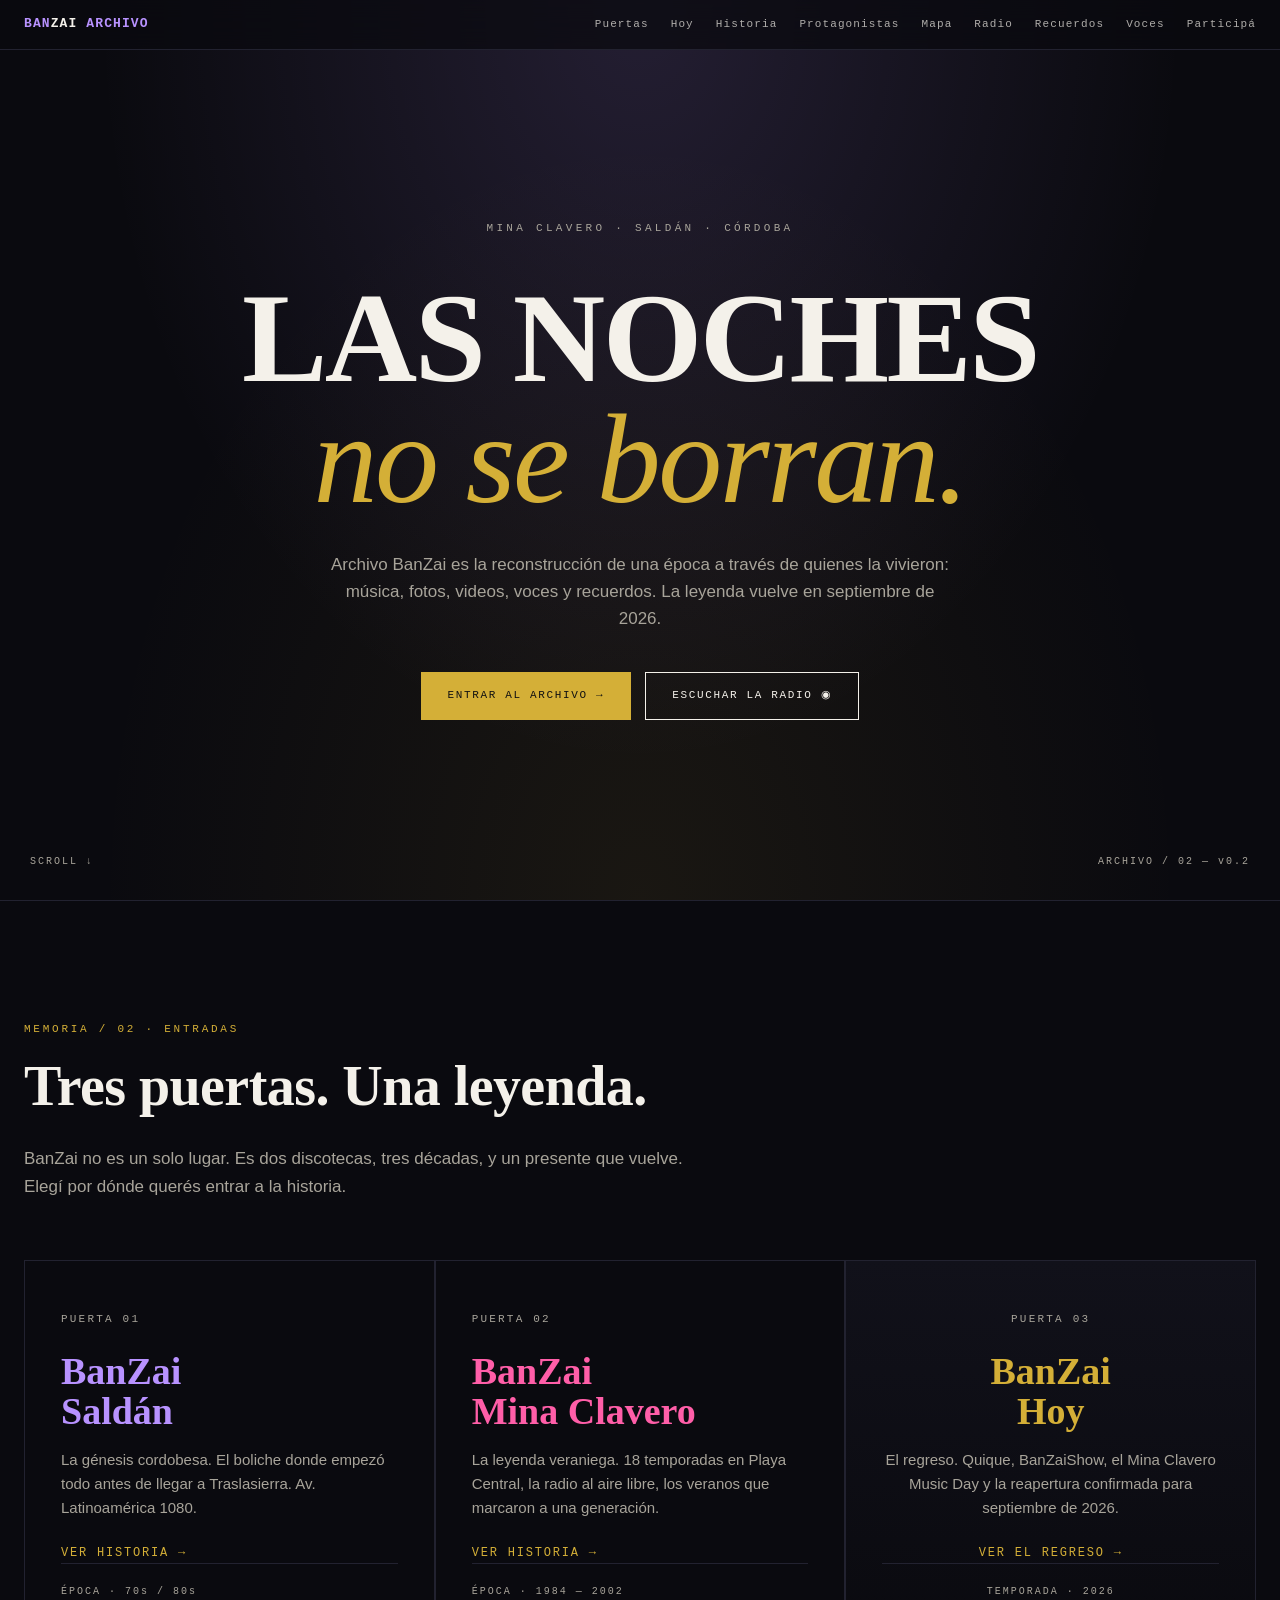
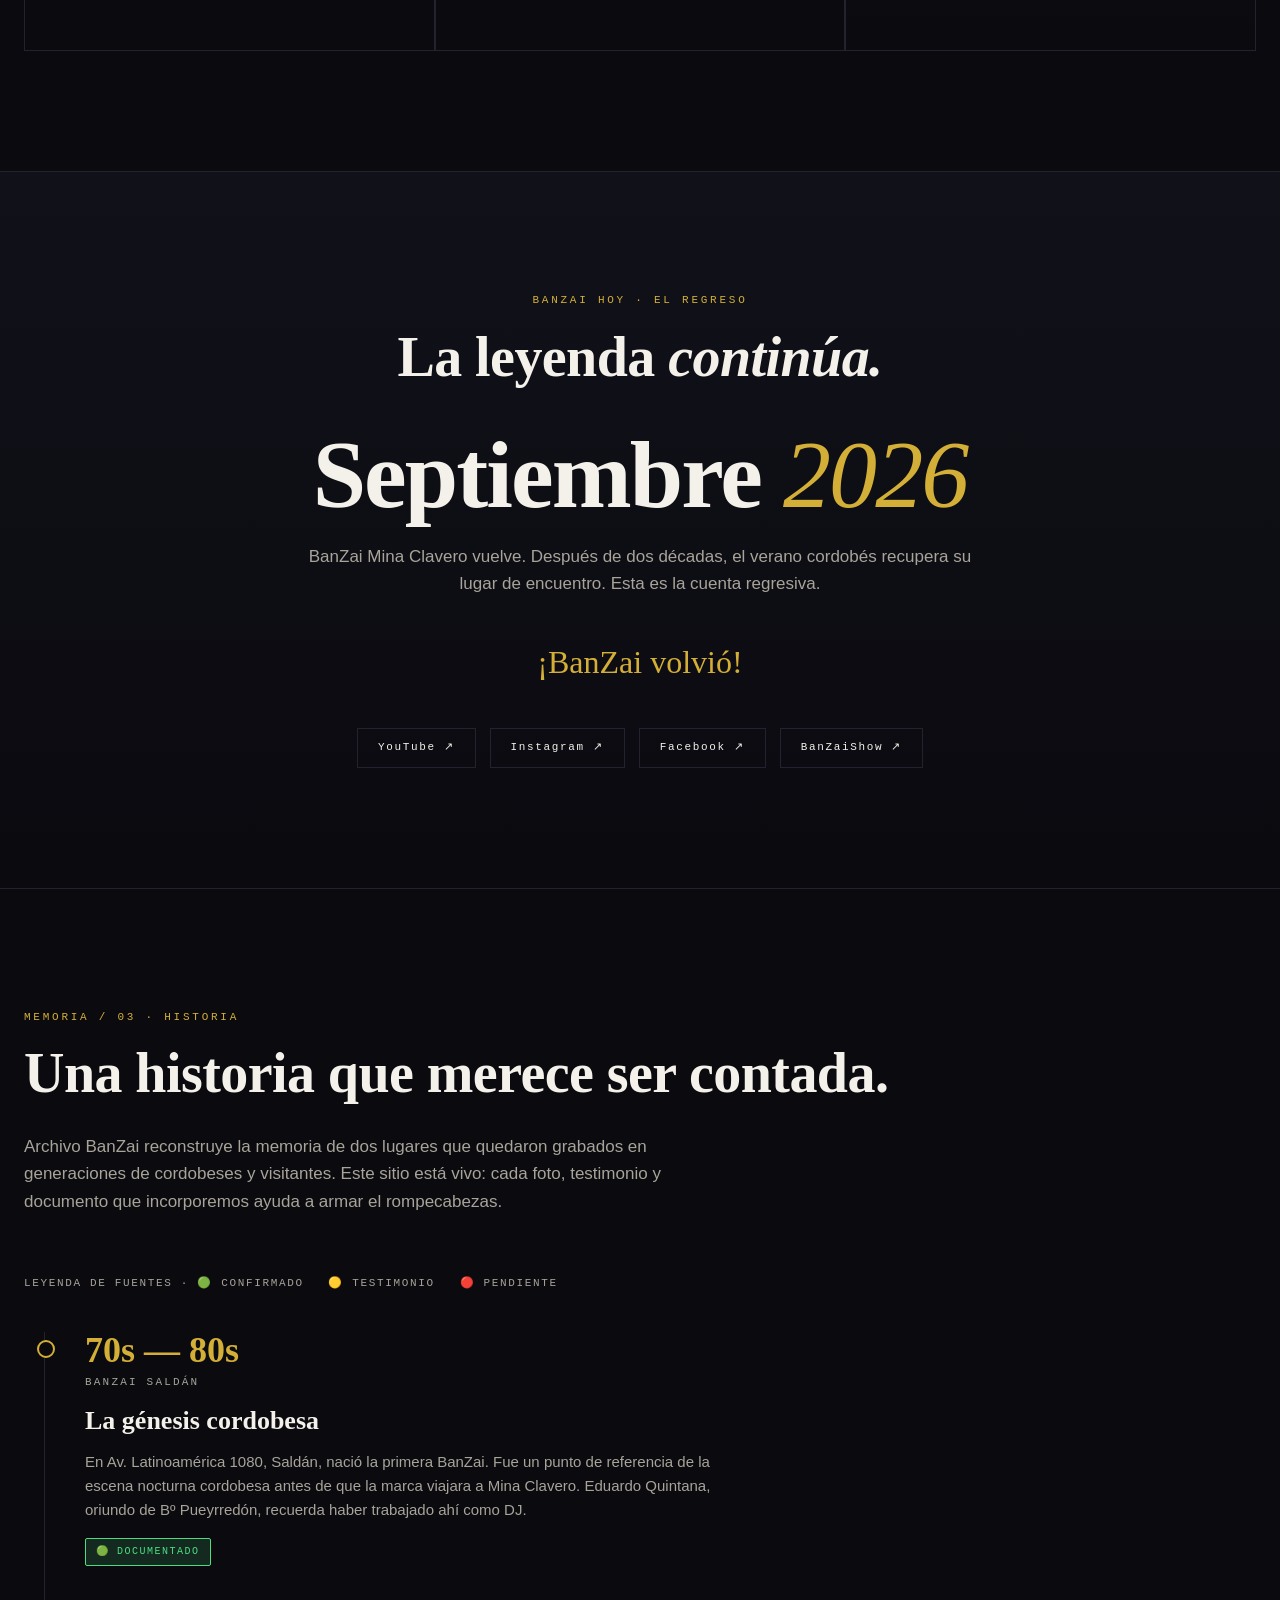
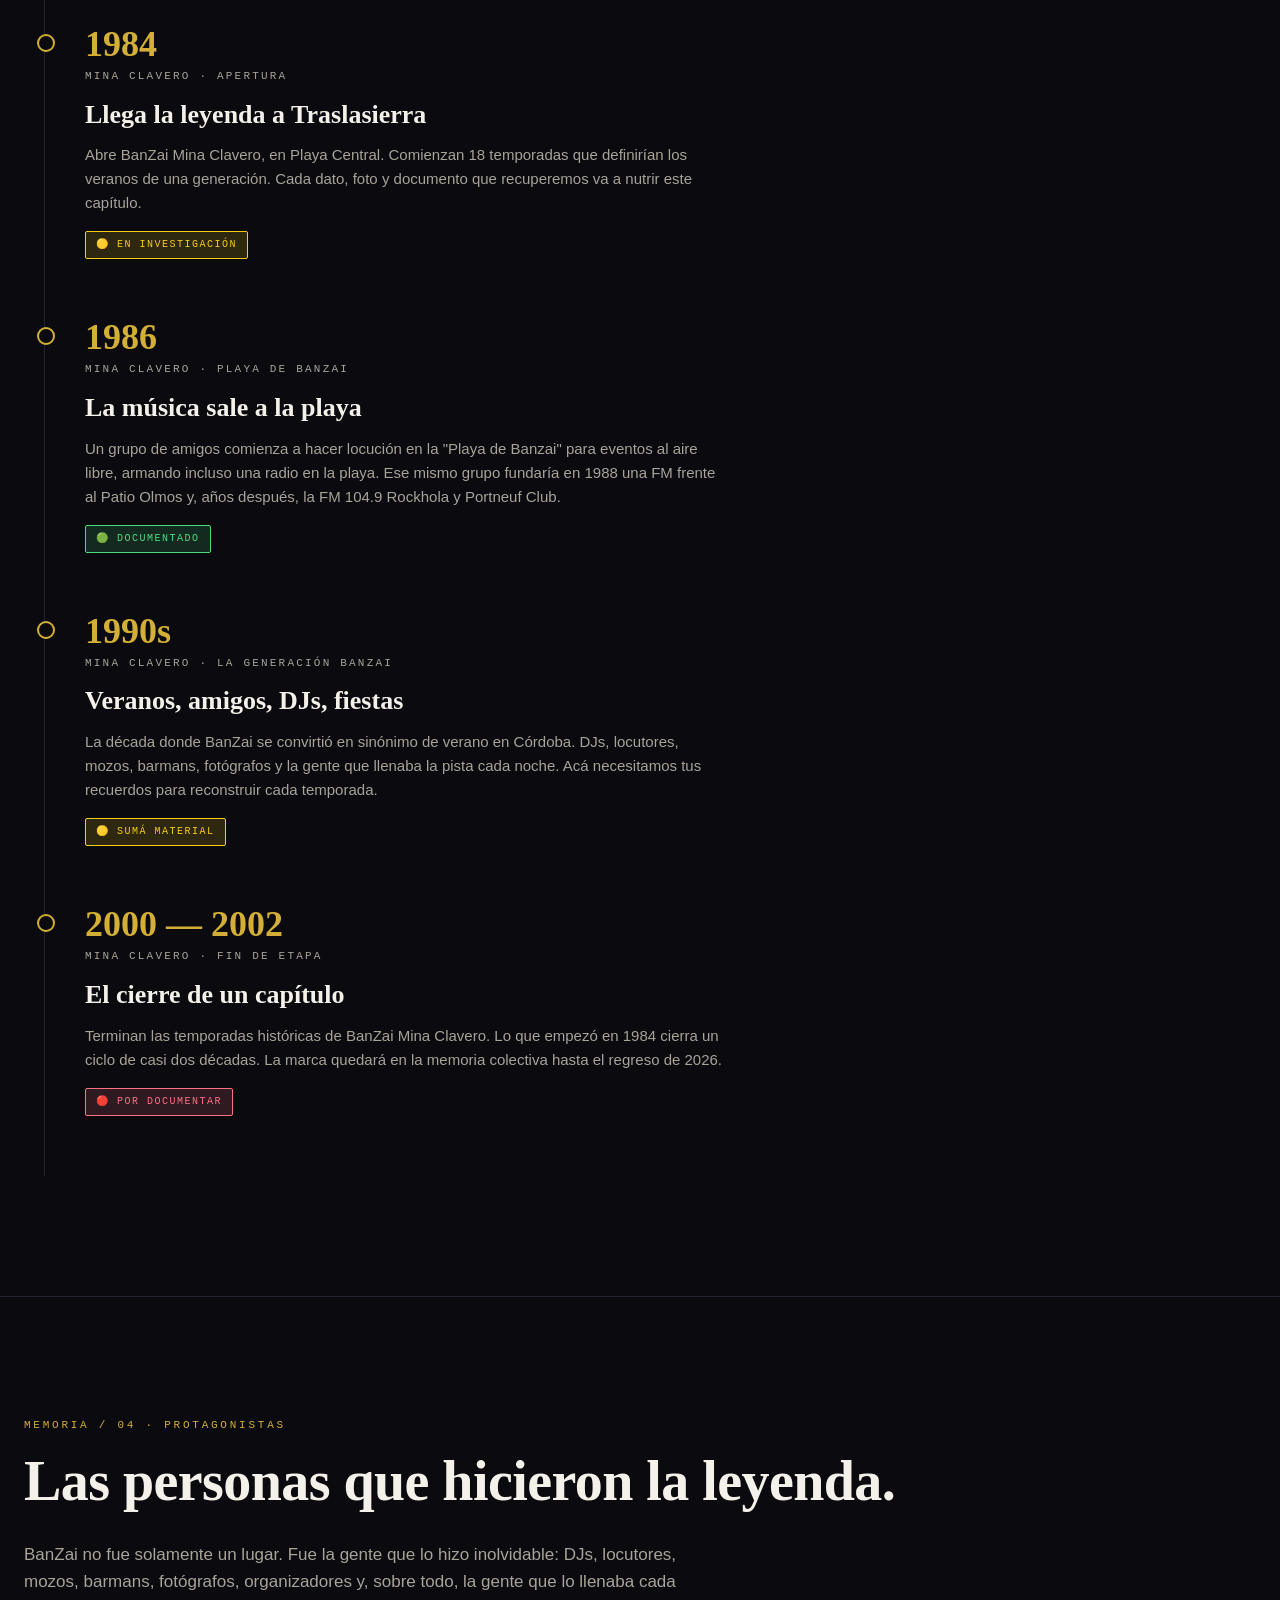
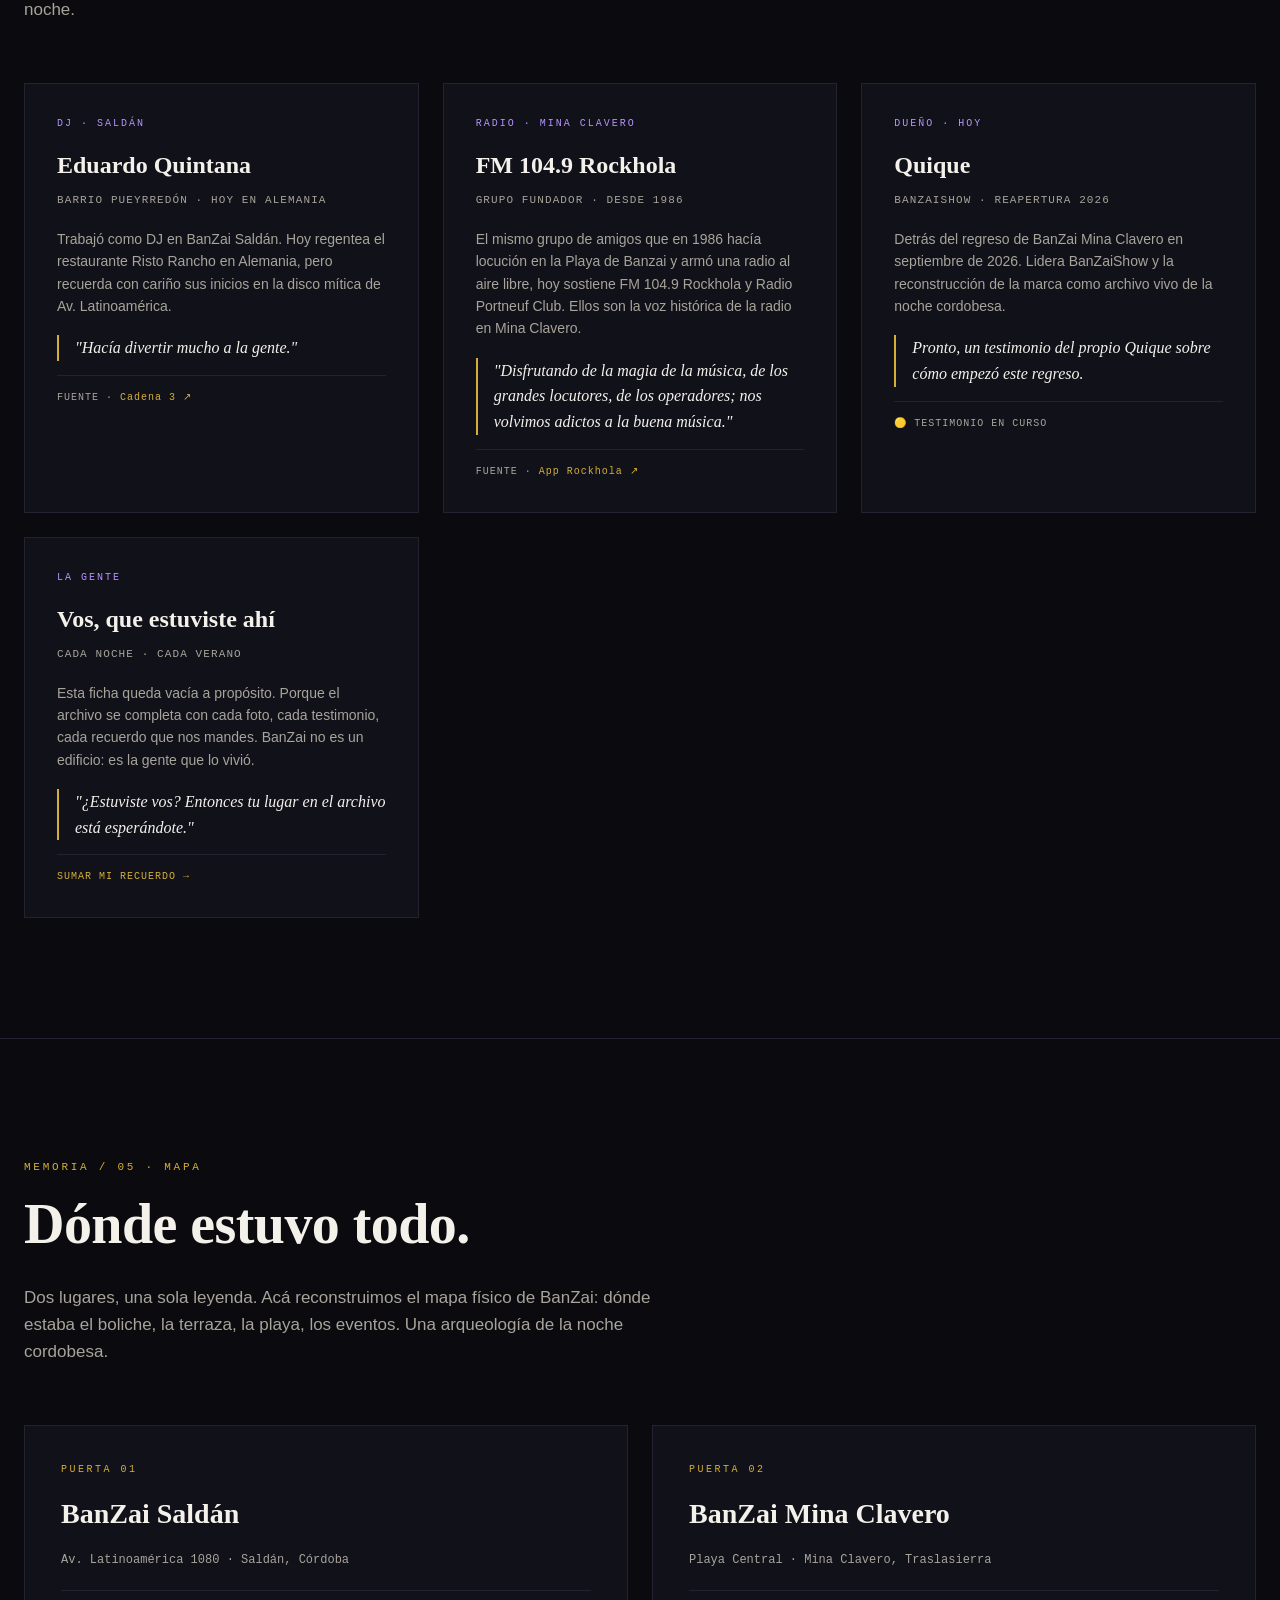
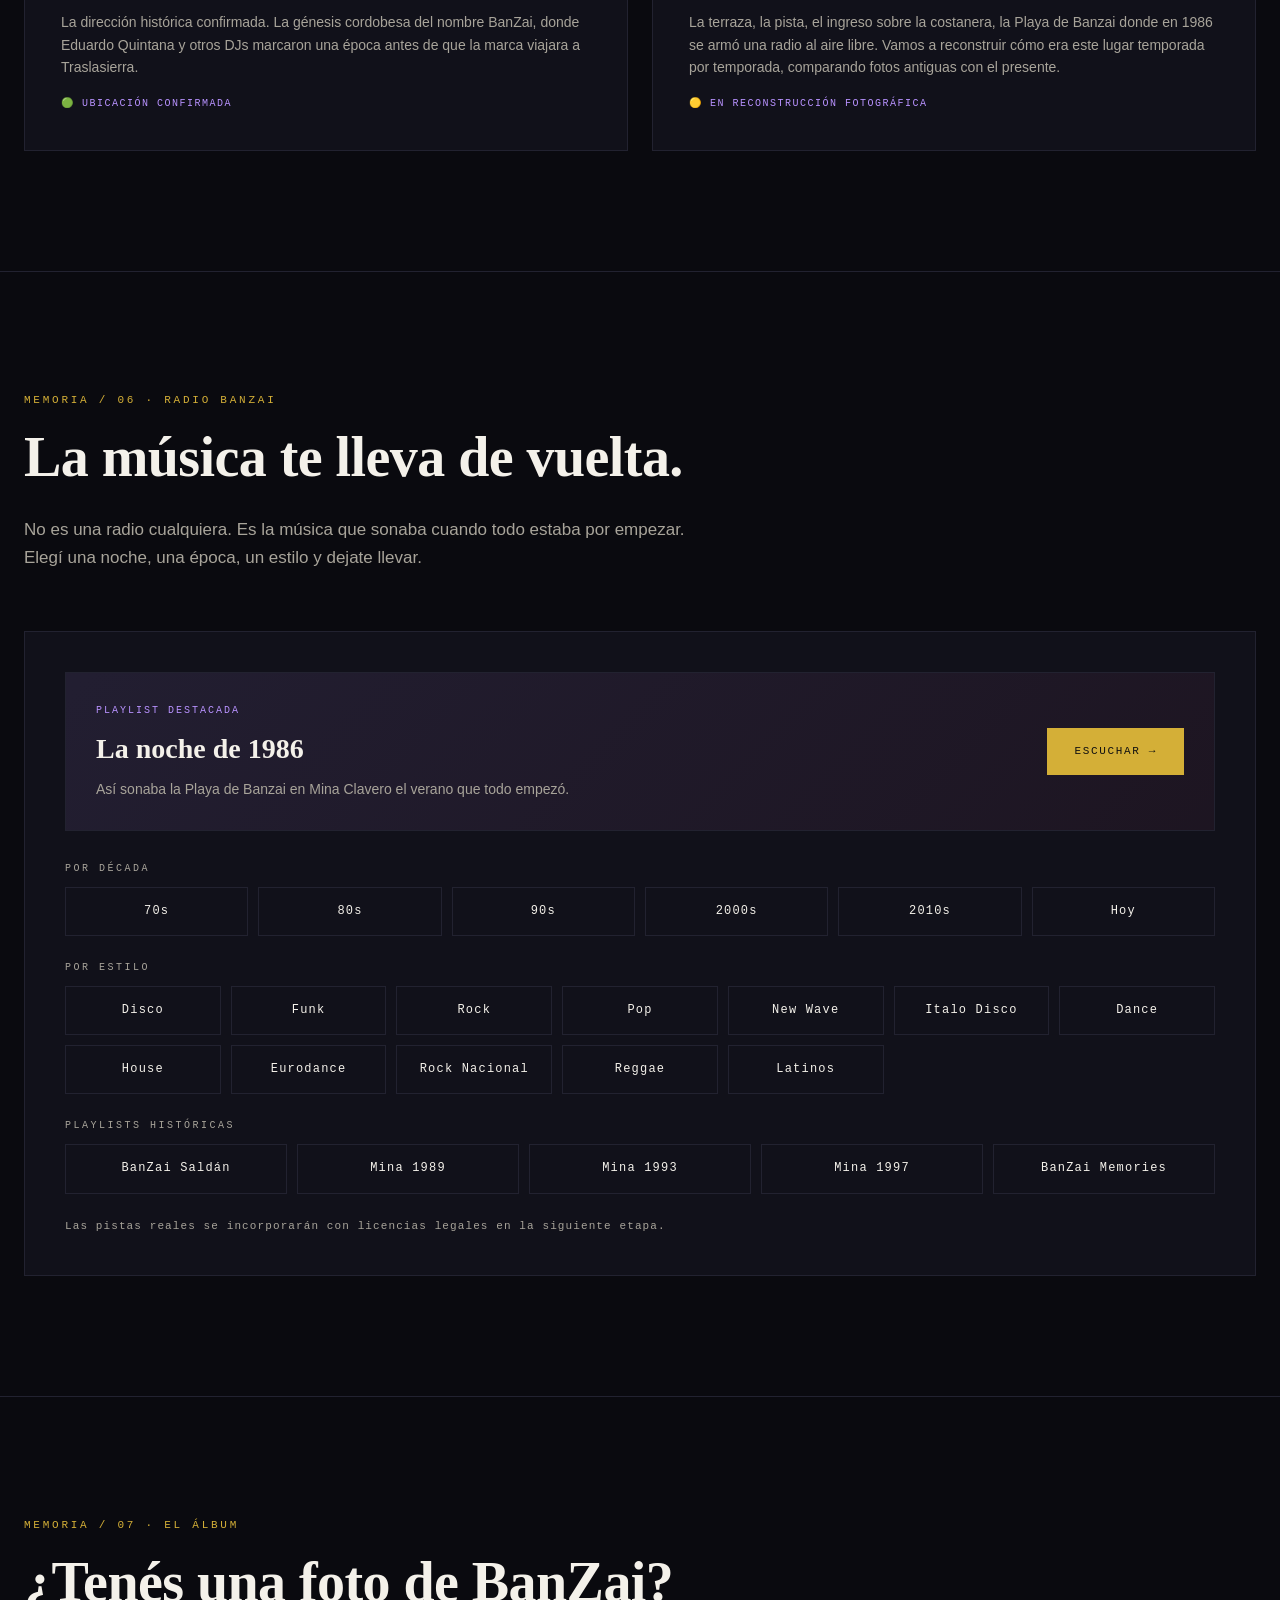
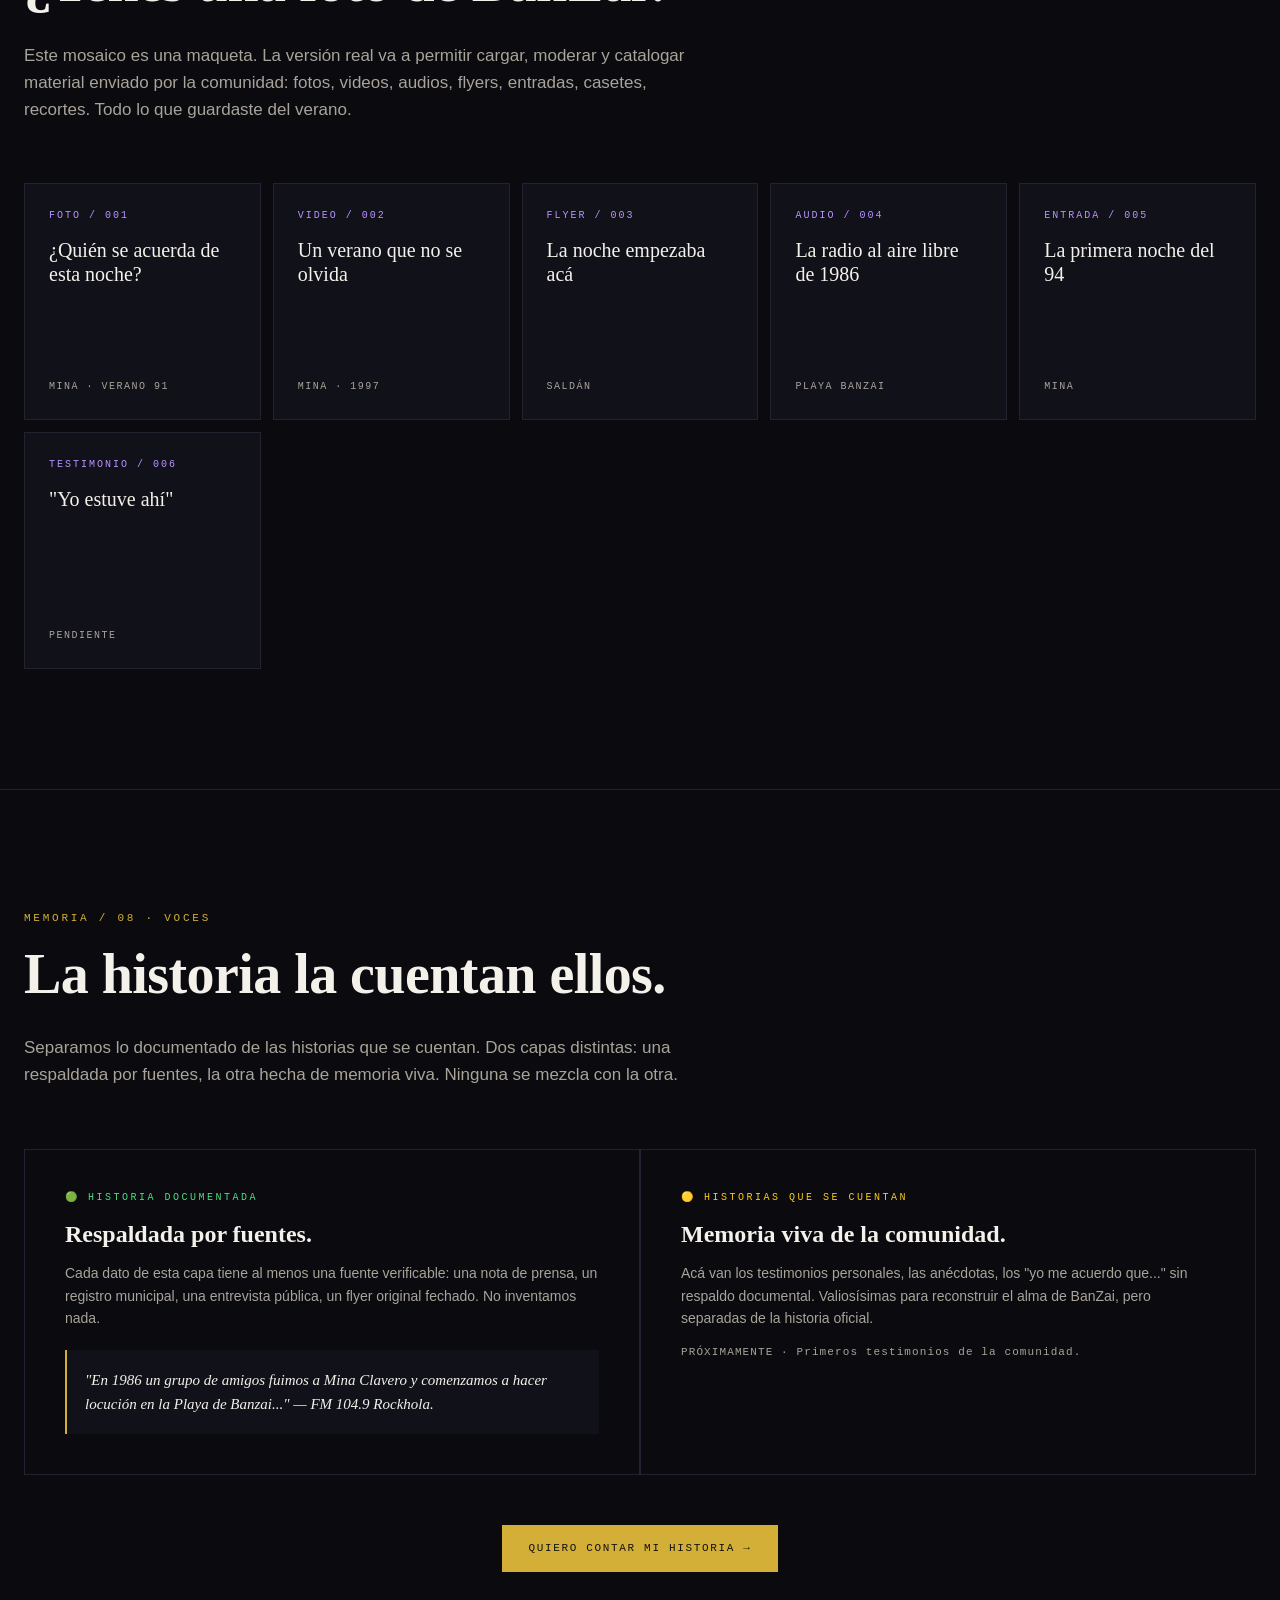
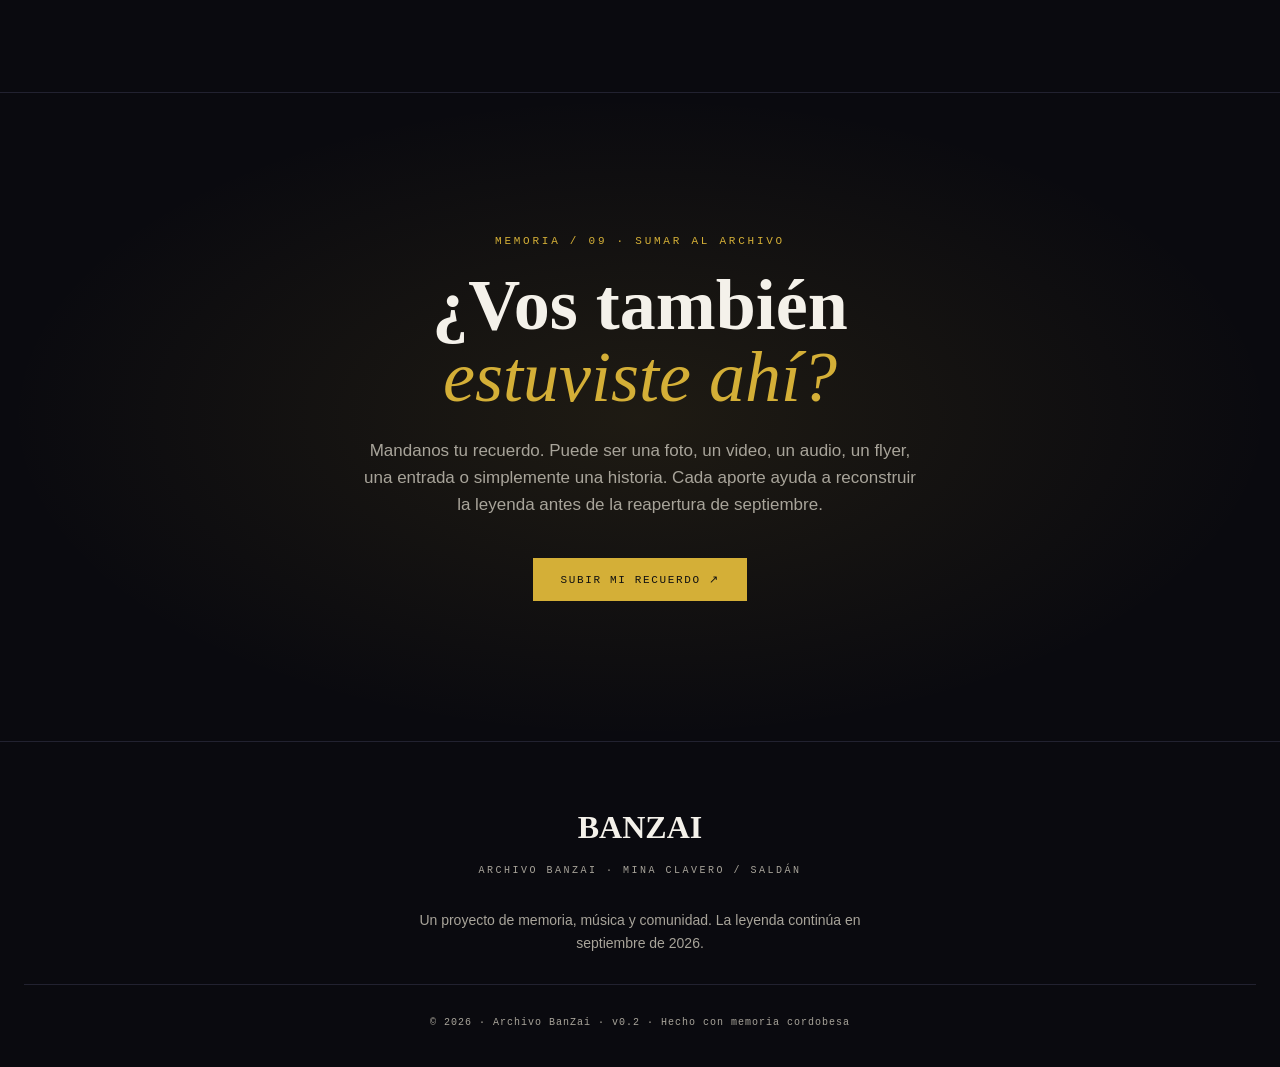
==== index.html @ 9b1145ae "primera subida Banzai Historia" ====
<!DOCTYPE html>
<html lang="es">
<head>
<meta charset="UTF-8">
<meta name="viewport" content="width=device-width, initial-scale=1.0">
<title>Archivo BanZai — La memoria de una generación</title>
<meta name="description" content="Archivo histórico de BanZai Saldán y BanZai Mina Clavero. Música, fotos, testimonios y la memoria de una época que vuelve en septiembre 2026.">
<style>
  :root{
    --bg:#0a0a0f;
    --bg-2:#11111a;
    --ink:#f4f1ea;
    --ink-dim:#a8a49a;
    --accent:#d4af37;
    --neon:#b892ff;
    --neon-2:#ff5ea8;
    --line:#222230;
    --ok:#4ade80;
    --warn:#facc15;
    --pending:#fb7185;
    --mono:'JetBrains Mono', ui-monospace, Menlo, monospace;
    --serif:'Playfair Display', Georgia, serif;
    --sans:'Inter', -apple-system, sans-serif;
  }
  *{box-sizing:border-box;margin:0;padding:0}
  html{scroll-behavior:smooth}
  body{
    background:var(--bg);
    color:var(--ink);
    font-family:var(--sans);
    line-height:1.6;
    overflow-x:hidden;
  }
  a{color:inherit;text-decoration:none}
  img{max-width:100%;display:block}

  /* NAV */
  nav{
    position:fixed;top:0;left:0;right:0;
    z-index:100;
    backdrop-filter:blur(12px);
    background:rgba(10,10,15,.75);
    border-bottom:1px solid var(--line);
    padding:14px 24px;
    display:flex;justify-content:space-between;align-items:center;
    font-family:var(--mono);
    font-size:11px;
    letter-spacing:.1em;
  }
  nav .logo{font-weight:700;font-size:13px}
  nav .logo span{color:var(--neon)}
  nav ul{list-style:none;display:flex;gap:22px;flex-wrap:wrap}
  nav ul a{opacity:.7;transition:opacity .2s}
  nav ul a:hover{opacity:1;color:var(--accent)}

  /* HERO */
  .hero{
    min-height:100vh;
    display:flex;flex-direction:column;justify-content:center;align-items:center;
    text-align:center;
    padding:100px 24px 60px;
    position:relative;
    background:
      radial-gradient(ellipse at top, rgba(184,146,255,.15), transparent 60%),
      radial-gradient(ellipse at bottom, rgba(212,175,55,.08), transparent 60%);
  }
  .hero .location{
    font-family:var(--mono);
    font-size:11px;
    letter-spacing:.3em;
    color:var(--ink-dim);
    margin-bottom:40px;
    text-transform:uppercase;
  }
  .hero h1{
    font-family:var(--serif);
    font-size:clamp(48px, 10vw, 140px);
    font-weight:900;
    line-height:.95;
    letter-spacing:-.02em;
    margin-bottom:30px;
  }
  .hero h1 .no{display:block;font-style:italic;font-weight:400;color:var(--accent)}
  .hero p{
    max-width:620px;
    color:var(--ink-dim);
    font-size:17px;
    margin-bottom:40px;
  }
  .hero .cta{display:flex;gap:14px;flex-wrap:wrap;justify-content:center}
  .btn{
    display:inline-block;
    padding:14px 26px;
    border:1px solid var(--ink);
    font-family:var(--mono);
    font-size:11px;
    letter-spacing:.15em;
    text-transform:uppercase;
    transition:all .2s;
    cursor:pointer;
    background:transparent;
    color:var(--ink);
  }
  .btn:hover{background:var(--ink);color:var(--bg)}
  .btn.primary{background:var(--accent);border-color:var(--accent);color:#111}
  .btn.primary:hover{background:transparent;color:var(--accent)}

  .hero .tag{
    position:absolute;bottom:30px;right:30px;
    font-family:var(--mono);font-size:10px;
    color:var(--ink-dim);letter-spacing:.2em;
  }
  .hero .scroll{
    position:absolute;bottom:30px;left:30px;
    font-family:var(--mono);font-size:10px;
    color:var(--ink-dim);letter-spacing:.2em;
  }

  /* CONTAINER */
  .container{max-width:1280px;margin:0 auto;padding:0 24px}
  section{padding:120px 0;border-top:1px solid var(--line)}
  .section-label{
    font-family:var(--mono);
    font-size:11px;
    letter-spacing:.25em;
    color:var(--accent);
    margin-bottom:18px;
    text-transform:uppercase;
  }
  .section-title{
    font-family:var(--serif);
    font-size:clamp(32px, 5vw, 56px);
    line-height:1.05;
    letter-spacing:-.01em;
    margin-bottom:30px;
    font-weight:700;
  }
  .section-intro{
    max-width:680px;
    color:var(--ink-dim);
    font-size:17px;
    margin-bottom:60px;
  }

  /* TRES PUERTAS */
  .doors{
    display:grid;
    grid-template-columns:repeat(auto-fit, minmax(280px, 1fr));
    gap:2px;
    background:var(--line);
    border:1px solid var(--line);
  }
  .door{
    background:var(--bg);
    padding:50px 36px;
    cursor:pointer;
    transition:all .3s;
    position:relative;
    overflow:hidden;
    min-height:360px;
    display:flex;flex-direction:column;justify-content:space-between;
  }
  .door:hover{background:var(--bg-2)}
  .door .num{
    font-family:var(--mono);
    font-size:11px;
    color:var(--ink-dim);
    letter-spacing:.2em;
    margin-bottom:24px;
  }
  .door h3{
    font-family:var(--serif);
    font-size:38px;
    font-weight:700;
    line-height:1.05;
    margin-bottom:16px;
  }
  .door p{color:var(--ink-dim);font-size:15px;margin-bottom:24px}
  .door .arrow{
    font-family:var(--mono);
    font-size:12px;
    letter-spacing:.15em;
    color:var(--accent);
  }
  .door.saldan h3{color:var(--neon)}
  .door.mina h3{color:var(--neon-2)}
  .door.hoy h3{color:var(--accent)}
  .door .era{
    font-family:var(--mono);
    font-size:10px;
    color:var(--ink-dim);
    letter-spacing:.2em;
    margin-top:auto;
    padding-top:20px;
    border-top:1px solid var(--line);
  }

  /* HOY / COUNTDOWN */
  .hoy{
    background:linear-gradient(180deg, var(--bg-2), var(--bg));
    text-align:center;
  }
  .hoy .big{
    font-family:var(--serif);
    font-size:clamp(40px, 8vw, 96px);
    font-weight:900;
    line-height:1;
    margin:40px 0 20px;
    letter-spacing:-.02em;
  }
  .hoy .big em{font-style:italic;color:var(--accent);font-weight:400}
  .countdown{
    display:grid;
    grid-template-columns:repeat(4, 1fr);
    gap:12px;
    max-width:640px;
    margin:40px auto;
  }
  .countdown .cell{
    background:var(--bg);
    border:1px solid var(--line);
    padding:24px 12px;
  }
  .countdown .cell .n{
    font-family:var(--serif);
    font-size:48px;
    font-weight:700;
    color:var(--accent);
    line-height:1;
  }
  .countdown .cell .l{
    font-family:var(--mono);
    font-size:10px;
    letter-spacing:.2em;
    color:var(--ink-dim);
    margin-top:10px;
    text-transform:uppercase;
  }
  .hoy .social{
    display:flex;gap:14px;justify-content:center;
    flex-wrap:wrap;
    margin-top:30px;
  }
  .hoy .social a{
    padding:10px 20px;
    border:1px solid var(--line);
    font-family:var(--mono);
    font-size:11px;
    letter-spacing:.15em;
    transition:all .2s;
  }
  .hoy .social a:hover{border-color:var(--accent);color:var(--accent)}

  /* LÍNEA DE TIEMPO */
  .timeline{
    border-left:1px solid var(--line);
    margin-left:20px;
    padding-left:40px;
  }
  .tl-item{
    position:relative;
    padding-bottom:60px;
  }
  .tl-item::before{
    content:'';
    position:absolute;
    left:-48px;top:8px;
    width:14px;height:14px;
    border-radius:50%;
    background:var(--bg);
    border:2px solid var(--accent);
  }
  .tl-item .year{
    font-family:var(--serif);
    font-size:36px;
    font-weight:700;
    color:var(--accent);
    margin-bottom:6px;
    line-height:1;
  }
  .tl-item .place{
    font-family:var(--mono);
    font-size:11px;
    letter-spacing:.2em;
    color:var(--ink-dim);
    text-transform:uppercase;
    margin-bottom:14px;
  }
  .tl-item h4{
    font-family:var(--serif);
    font-size:26px;
    font-weight:600;
    margin-bottom:14px;
    line-height:1.15;
  }
  .tl-item p{color:var(--ink-dim);font-size:15px;margin-bottom:14px;max-width:640px}
  .badge{
    display:inline-block;
    padding:5px 10px;
    font-family:var(--mono);
    font-size:10px;
    letter-spacing:.15em;
    text-transform:uppercase;
    border-radius:2px;
  }
  .badge.ok{background:rgba(74,222,128,.15);color:var(--ok);border:1px solid var(--ok)}
  .badge.warn{background:rgba(250,204,21,.15);color:var(--warn);border:1px solid var(--warn)}
  .badge.pending{background:rgba(251,113,133,.15);color:var(--pending);border:1px solid var(--pending)}

  /* PROTAGONISTAS */
  .protagonistas{
    display:grid;
    grid-template-columns:repeat(auto-fit, minmax(300px, 1fr));
    gap:24px;
  }
  .prot-card{
    background:var(--bg-2);
    border:1px solid var(--line);
    padding:32px;
    transition:all .3s;
  }
  .prot-card:hover{border-color:var(--accent);transform:translateY(-4px)}
  .prot-card .role{
    font-family:var(--mono);
    font-size:10px;
    letter-spacing:.2em;
    color:var(--neon);
    text-transform:uppercase;
    margin-bottom:14px;
  }
  .prot-card h4{
    font-family:var(--serif);
    font-size:24px;
    font-weight:700;
    margin-bottom:8px;
  }
  .prot-card .meta{
    font-family:var(--mono);
    font-size:11px;
    color:var(--ink-dim);
    margin-bottom:18px;
    letter-spacing:.1em;
  }
  .prot-card p{color:var(--ink-dim);font-size:14px;margin-bottom:18px}
  .prot-card .quote{
    font-family:var(--serif);
    font-style:italic;
    font-size:16px;
    color:var(--ink);
    border-left:2px solid var(--accent);
    padding-left:16px;
    margin-top:18px;
  }
  .prot-card .src{
    font-family:var(--mono);
    font-size:10px;
    color:var(--ink-dim);
    letter-spacing:.1em;
    margin-top:14px;
    padding-top:14px;
    border-top:1px solid var(--line);
  }
  .prot-card .src a{color:var(--accent)}

  /* MAPA */
  .mapa-grid{
    display:grid;
    grid-template-columns:1fr 1fr;
    gap:24px;
  }
  .mapa-cell{
    background:var(--bg-2);
    border:1px solid var(--line);
    padding:36px;
    min-height:280px;
  }
  .mapa-cell .label{
    font-family:var(--mono);
    font-size:10px;
    letter-spacing:.25em;
    color:var(--accent);
    margin-bottom:14px;
  }
  .mapa-cell h4{
    font-family:var(--serif);
    font-size:28px;
    margin-bottom:14px;
  }
  .mapa-cell .addr{
    font-family:var(--mono);
    font-size:12px;
    color:var(--ink-dim);
    margin-bottom:20px;
    padding-bottom:20px;
    border-bottom:1px solid var(--line);
  }
  .mapa-cell p{color:var(--ink-dim);font-size:14px}
  .mapa-cell .tag{
    display:inline-block;
    margin-top:18px;
    font-family:var(--mono);
    font-size:10px;
    letter-spacing:.15em;
    color:var(--neon);
  }
  @media(max-width:720px){.mapa-grid{grid-template-columns:1fr}}

  /* RADIO */
  .radio-wrap{
    background:var(--bg-2);
    border:1px solid var(--line);
    padding:40px;
  }
  .radio-featured{
    padding:30px;
    background:linear-gradient(135deg, rgba(184,146,255,.1), rgba(255,94,168,.05));
    border:1px solid var(--line);
    margin-bottom:30px;
    display:flex;justify-content:space-between;align-items:center;
    flex-wrap:wrap;gap:20px;
  }
  .radio-featured h4{
    font-family:var(--serif);
    font-size:28px;
    margin-bottom:6px;
  }
  .radio-featured p{color:var(--ink-dim);font-size:14px}
  .radio-grid{
    display:grid;
    grid-template-columns:repeat(auto-fit, minmax(140px, 1fr));
    gap:10px;
    margin-bottom:24px;
  }
  .radio-grid .pill{
    padding:14px 16px;
    border:1px solid var(--line);
    text-align:center;
    font-family:var(--mono);
    font-size:12px;
    letter-spacing:.1em;
    cursor:pointer;
    transition:all .2s;
  }
  .radio-grid .pill:hover{border-color:var(--accent);color:var(--accent)}
  .radio-sublabel{
    font-family:var(--mono);
    font-size:10px;
    letter-spacing:.25em;
    color:var(--ink-dim);
    margin:20px 0 10px;
    text-transform:uppercase;
  }

  /* ÁLBUM */
  .album-grid{
    display:grid;
    grid-template-columns:repeat(auto-fit, minmax(220px, 1fr));
    gap:12px;
  }
  .tile{
    aspect-ratio:1;
    background:var(--bg-2);
    border:1px solid var(--line);
    padding:24px;
    display:flex;flex-direction:column;justify-content:space-between;
    transition:all .3s;
    cursor:pointer;
  }
  .tile:hover{border-color:var(--accent)}
  .tile .kind{
    font-family:var(--mono);
    font-size:10px;
    letter-spacing:.2em;
    color:var(--neon);
  }
  .tile .cap{
    font-family:var(--serif);
    font-size:20px;
    line-height:1.2;
  }
  .tile .meta{font-family:var(--mono);font-size:10px;color:var(--ink-dim);letter-spacing:.15em}

  /* VOCES */
  .voces-tabs{
    display:grid;
    grid-template-columns:1fr 1fr;
    gap:2px;
    background:var(--line);
    border:1px solid var(--line);
  }
  .voz-tab{
    background:var(--bg);
    padding:40px;
  }
  .voz-tab .label{
    font-family:var(--mono);
    font-size:10px;
    letter-spacing:.25em;
    margin-bottom:14px;
    display:flex;align-items:center;gap:10px;
  }
  .voz-tab.doc .label{color:var(--ok)}
  .voz-tab.hist .label{color:var(--warn)}
  .voz-tab h4{
    font-family:var(--serif);
    font-size:24px;
    margin-bottom:14px;
    line-height:1.2;
  }
  .voz-tab p{color:var(--ink-dim);font-size:14px;margin-bottom:14px}
  .voz-tab .sample{
    padding:18px;
    background:var(--bg-2);
    border-left:2px solid var(--accent);
    margin-top:20px;
    font-family:var(--serif);
    font-style:italic;
    font-size:15px;
    color:var(--ink);
  }
  .voz-tab .empty{
    font-family:var(--mono);
    font-size:11px;
    color:var(--ink-dim);
    letter-spacing:.1em;
  }
  @media(max-width:720px){.voces-tabs{grid-template-columns:1fr}}

  /* PARTICIPÁ */
  .participa{
    text-align:center;
    padding:140px 24px;
    background:
      radial-gradient(ellipse at center, rgba(212,175,55,.1), transparent 70%);
  }
  .participa h2{
    font-family:var(--serif);
    font-size:clamp(36px, 6vw, 72px);
    font-weight:900;
    line-height:1;
    margin-bottom:24px;
  }
  .participa h2 em{font-style:italic;color:var(--accent);font-weight:400}
  .participa p{
    color:var(--ink-dim);
    font-size:17px;
    max-width:560px;
    margin:0 auto 40px;
  }

  /* MODAL */
  .modal-bg{
    position:fixed;inset:0;
    background:rgba(0,0,0,.85);
    backdrop-filter:blur(8px);
    z-index:200;
    display:none;
    align-items:center;justify-content:center;
    padding:20px;
  }
  .modal-bg.active{display:flex}
  .modal{
    background:var(--bg-2);
    border:1px solid var(--line);
    padding:40px;
    max-width:560px;
    width:100%;
    max-height:90vh;
    overflow-y:auto;
    position:relative;
  }
  .modal h3{
    font-family:var(--serif);
    font-size:28px;
    margin-bottom:8px;
  }
  .modal .sub{color:var(--ink-dim);font-size:14px;margin-bottom:30px}
  .modal label{
    display:block;
    font-family:var(--mono);
    font-size:10px;
    letter-spacing:.15em;
    color:var(--ink-dim);
    margin-bottom:8px;
    text-transform:uppercase;
  }
  .modal input, .modal select, .modal textarea{
    width:100%;
    background:var(--bg);
    border:1px solid var(--line);
    color:var(--ink);
    padding:12px 14px;
    font-family:var(--sans);
    font-size:14px;
    margin-bottom:20px;
  }
  .modal textarea{min-height:120px;resize:vertical;font-family:var(--serif);font-style:italic}
  .modal .radios{
    display:grid;
    grid-template-columns:repeat(2, 1fr);
    gap:8px;
    margin-bottom:20px;
  }
  .modal .radio-opt{
    padding:10px;
    border:1px solid var(--line);
    text-align:center;
    cursor:pointer;
    font-family:var(--mono);
    font-size:11px;
    letter-spacing:.1em;
  }
  .modal .radio-opt:has(input:checked){border-color:var(--accent);color:var(--accent)}
  .modal .radio-opt input{display:none}
  .modal .check{
    display:flex;align-items:flex-start;gap:10px;
    font-size:12px;
    color:var(--ink-dim);
    margin-bottom:24px;
    font-family:var(--mono);
    line-height:1.5;
  }
  .modal .check input{margin-top:4px;width:auto}
  .modal .close{
    position:absolute;top:16px;right:20px;
    background:none;border:none;color:var(--ink-dim);
    font-size:24px;cursor:pointer;
  }

  /* FOOTER */
  footer{
    border-top:1px solid var(--line);
    padding:60px 24px 40px;
    text-align:center;
  }
  footer .brand{
    font-family:var(--serif);
    font-size:32px;
    font-weight:900;
    margin-bottom:10px;
  }
  footer .tag{
    font-family:var(--mono);
    font-size:10px;
    letter-spacing:.25em;
    color:var(--ink-dim);
    margin-bottom:30px;
  }
  footer .legal{
    font-family:var(--mono);
    font-size:10px;
    color:var(--ink-dim);
    letter-spacing:.1em;
    margin-top:30px;
    padding-top:30px;
    border-top:1px solid var(--line);
  }

  @media(max-width:720px){
    nav ul{display:none}
    .timeline{margin-left:10px;padding-left:24px}
    .tl-item::before{left:-32px}
    .countdown .cell .n{font-size:32px}
    section{padding:80px 0}
  }
</style>
</head>
<body>

<nav>
  <div class="logo"><span>BAN</span>ZAI <span>ARCHIVO</span></div>
  <ul>
    <li><a href="#puertas">Puertas</a></li>
    <li><a href="#hoy">Hoy</a></li>
    <li><a href="#historia">Historia</a></li>
    <li><a href="#protagonistas">Protagonistas</a></li>
    <li><a href="#mapa">Mapa</a></li>
    <li><a href="#radio">Radio</a></li>
    <li><a href="#album">Recuerdos</a></li>
    <li><a href="#voces">Voces</a></li>
    <li><a href="#participa">Participá</a></li>
  </ul>
</nav>

<!-- HERO -->
<header class="hero" id="inicio">
  <div class="location">MINA CLAVERO · SALDÁN · CÓRDOBA</div>
  <h1>LAS NOCHES<span class="no">no se borran.</span></h1>
  <p>Archivo BanZai es la reconstrucción de una época a través de quienes la vivieron: música, fotos, videos, voces y recuerdos. La leyenda vuelve en septiembre de 2026.</p>
  <div class="cta">
    <a href="#puertas" class="btn primary">Entrar al archivo →</a>
    <a href="#radio" class="btn">Escuchar la radio ◉</a>
  </div>
  <div class="tag">ARCHIVO / 02 — v0.2</div>
  <div class="scroll">SCROLL ↓</div>
</header>

<!-- TRES PUERTAS -->
<section id="puertas">
  <div class="container">
    <div class="section-label">MEMORIA / 02 · ENTRADAS</div>
    <h2 class="section-title">Tres puertas. Una leyenda.</h2>
    <p class="section-intro">BanZai no es un solo lugar. Es dos discotecas, tres décadas, y un presente que vuelve. Elegí por dónde querés entrar a la historia.</p>
  </div>
  <div class="container" style="margin-top:40px">
    <div class="doors">
      <div class="door saldan" onclick="location.href='#saldan'">
        <div>
          <div class="num">PUERTA 01</div>
          <h3>BanZai<br>Saldán</h3>
          <p>La génesis cordobesa. El boliche donde empezó todo antes de llegar a Traslasierra. Av. Latinoamérica 1080.</p>
        </div>
        <div>
          <div class="arrow">VER HISTORIA →</div>
          <div class="era">ÉPOCA · 70s / 80s</div>
        </div>
      </div>
      <div class="door mina" onclick="location.href='#mina'">
        <div>
          <div class="num">PUERTA 02</div>
          <h3>BanZai<br>Mina Clavero</h3>
          <p>La leyenda veraniega. 18 temporadas en Playa Central, la radio al aire libre, los veranos que marcaron a una generación.</p>
        </div>
        <div>
          <div class="arrow">VER HISTORIA →</div>
          <div class="era">ÉPOCA · 1984 — 2002</div>
        </div>
      </div>
      <div class="door hoy" onclick="location.href='#hoy'">
        <div>
          <div class="num">PUERTA 03</div>
          <h3>BanZai<br>Hoy</h3>
          <p>El regreso. Quique, BanZaiShow, el Mina Clavero Music Day y la reapertura confirmada para septiembre de 2026.</p>
        </div>
        <div>
          <div class="arrow">VER EL REGRESO →</div>
          <div class="era">TEMPORADA · 2026</div>
        </div>
      </div>
    </div>
  </div>
</section>

<!-- HOY / COUNTDOWN -->
<section id="hoy" class="hoy">
  <div class="container">
    <div class="section-label">BANZAI HOY · EL REGRESO</div>
    <h2 class="section-title" style="text-align:center">La leyenda <em>continúa.</em></h2>
    <div class="big">Septiembre <em>2026</em></div>
    <p class="section-intro" style="margin:0 auto 30px;text-align:center">BanZai Mina Clavero vuelve. Después de dos décadas, el verano cordobés recupera su lugar de encuentro. Esta es la cuenta regresiva.</p>
    <div class="countdown" id="countdown">
      <div class="cell"><div class="n" id="cd-days">—</div><div class="l">Días</div></div>
      <div class="cell"><div class="n" id="cd-hours">—</div><div class="l">Horas</div></div>
      <div class="cell"><div class="n" id="cd-mins">—</div><div class="l">Minutos</div></div>
      <div class="cell"><div class="n" id="cd-secs">—</div><div class="l">Segundos</div></div>
    </div>
    <div class="social">
      <a href="#" target="_blank">YouTube ↗</a>
      <a href="#" target="_blank">Instagram ↗</a>
      <a href="#" target="_blank">Facebook ↗</a>
      <a href="#" target="_blank">BanZaiShow ↗</a>
    </div>
  </div>
</section>

<!-- HISTORIA -->
<section id="historia">
  <div class="container">
    <div class="section-label">MEMORIA / 03 · HISTORIA</div>
    <h2 class="section-title">Una historia que merece ser contada.</h2>
    <p class="section-intro">Archivo BanZai reconstruye la memoria de dos lugares que quedaron grabados en generaciones de cordobeses y visitantes. Este sitio está vivo: cada foto, testimonio y documento que incorporemos ayuda a armar el rompecabezas.</p>
    <p style="color:var(--ink-dim);font-family:var(--mono);font-size:11px;letter-spacing:.15em;margin-bottom:40px">LEYENDA DE FUENTES · 🟢 CONFIRMADO &nbsp; 🟡 TESTIMONIO &nbsp; 🔴 PENDIENTE</p>

    <div class="timeline">
      <div class="tl-item" id="saldan">
        <div class="year">70s — 80s</div>
        <div class="place">BANZAI SALDÁN</div>
        <h4>La génesis cordobesa</h4>
        <p>En Av. Latinoamérica 1080, Saldán, nació la primera BanZai. Fue un punto de referencia de la escena nocturna cordobesa antes de que la marca viajara a Mina Clavero. Eduardo Quintana, oriundo de Bº Pueyrredón, recuerda haber trabajado ahí como DJ.</p>
        <span class="badge ok">🟢 DOCUMENTADO</span>
      </div>

      <div class="tl-item" id="mina">
        <div class="year">1984</div>
        <div class="place">MINA CLAVERO · APERTURA</div>
        <h4>Llega la leyenda a Traslasierra</h4>
        <p>Abre BanZai Mina Clavero, en Playa Central. Comienzan 18 temporadas que definirían los veranos de una generación. Cada dato, foto y documento que recuperemos va a nutrir este capítulo.</p>
        <span class="badge warn">🟡 EN INVESTIGACIÓN</span>
      </div>

      <div class="tl-item">
        <div class="year">1986</div>
        <div class="place">MINA CLAVERO · PLAYA DE BANZAI</div>
        <h4>La música sale a la playa</h4>
        <p>Un grupo de amigos comienza a hacer locución en la "Playa de Banzai" para eventos al aire libre, armando incluso una radio en la playa. Ese mismo grupo fundaría en 1988 una FM frente al Patio Olmos y, años después, la FM 104.9 Rockhola y Portneuf Club.</p>
        <span class="badge ok">🟢 DOCUMENTADO</span>
      </div>

      <div class="tl-item">
        <div class="year">1990s</div>
        <div class="place">MINA CLAVERO · LA GENERACIÓN BANZAI</div>
        <h4>Veranos, amigos, DJs, fiestas</h4>
        <p>La década donde BanZai se convirtió en sinónimo de verano en Córdoba. DJs, locutores, mozos, barmans, fotógrafos y la gente que llenaba la pista cada noche. Acá necesitamos tus recuerdos para reconstruir cada temporada.</p>
        <span class="badge warn">🟡 SUMÁ MATERIAL</span>
      </div>

      <div class="tl-item">
        <div class="year">2000 — 2002</div>
        <div class="place">MINA CLAVERO · FIN DE ETAPA</div>
        <h4>El cierre de un capítulo</h4>
        <p>Terminan las temporadas históricas de BanZai Mina Clavero. Lo que empezó en 1984 cierra un ciclo de casi dos décadas. La marca quedará en la memoria colectiva hasta el regreso de 2026.</p>
        <span class="badge pending">🔴 POR DOCUMENTAR</span>
      </div>
    </div>
  </div>
</section>

<!-- PROTAGONISTAS -->
<section id="protagonistas">
  <div class="container">
    <div class="section-label">MEMORIA / 04 · PROTAGONISTAS</div>
    <h2 class="section-title">Las personas que hicieron la leyenda.</h2>
    <p class="section-intro">BanZai no fue solamente un lugar. Fue la gente que lo hizo inolvidable: DJs, locutores, mozos, barmans, fotógrafos, organizadores y, sobre todo, la gente que lo llenaba cada noche.</p>

    <div class="protagonistas">
      <div class="prot-card">
        <div class="role">DJ · SALDÁN</div>
        <h4>Eduardo Quintana</h4>
        <div class="meta">BARRIO PUEYRREDÓN · HOY EN ALEMANIA</div>
        <p>Trabajó como DJ en BanZai Saldán. Hoy regentea el restaurante Risto Rancho en Alemania, pero recuerda con cariño sus inicios en la disco mítica de Av. Latinoamérica.</p>
        <div class="quote">"Hacía divertir mucho a la gente."</div>
        <div class="src">FUENTE · <a href="https://www.cadena3.com/noticia/la-cadena-mas-grande/eduardo-quintana-de-dj-en-una-mitica-disco-de-saldan-a-restaurante-en-alemania_421508" target="_blank">Cadena 3 ↗</a></div>
      </div>

      <div class="prot-card">
        <div class="role">RADIO · MINA CLAVERO</div>
        <h4>FM 104.9 Rockhola</h4>
        <div class="meta">GRUPO FUNDADOR · DESDE 1986</div>
        <p>El mismo grupo de amigos que en 1986 hacía locución en la Playa de Banzai y armó una radio al aire libre, hoy sostiene FM 104.9 Rockhola y Radio Portneuf Club. Ellos son la voz histórica de la radio en Mina Clavero.</p>
        <div class="quote">"Disfrutando de la magia de la música, de los grandes locutores, de los operadores; nos volvimos adictos a la buena música."</div>
        <div class="src">FUENTE · <a href="https://play.google.com/store/apps/details?id=com.radiorockhola" target="_blank">App Rockhola ↗</a></div>
      </div>

      <div class="prot-card">
        <div class="role">DUEÑO · HOY</div>
        <h4>Quique</h4>
        <div class="meta">BANZAISHOW · REAPERTURA 2026</div>
        <p>Detrás del regreso de BanZai Mina Clavero en septiembre de 2026. Lidera BanZaiShow y la reconstrucción de la marca como archivo vivo de la noche cordobesa.</p>
        <div class="quote">Pronto, un testimonio del propio Quique sobre cómo empezó este regreso.</div>
        <div class="src">🟡 TESTIMONIO EN CURSO</div>
      </div>

      <div class="prot-card">
        <div class="role">LA GENTE</div>
        <h4>Vos, que estuviste ahí</h4>
        <div class="meta">CADA NOCHE · CADA VERANO</div>
        <p>Esta ficha queda vacía a propósito. Porque el archivo se completa con cada foto, cada testimonio, cada recuerdo que nos mandes. BanZai no es un edificio: es la gente que lo vivió.</p>
        <div class="quote">"¿Estuviste vos? Entonces tu lugar en el archivo está esperándote."</div>
        <div class="src"><a href="#participa" style="color:var(--accent)">SUMAR MI RECUERDO →</a></div>
      </div>
    </div>
  </div>
</section>

<!-- MAPA -->
<section id="mapa">
  <div class="container">
    <div class="section-label">MEMORIA / 05 · MAPA</div>
    <h2 class="section-title">Dónde estuvo todo.</h2>
    <p class="section-intro">Dos lugares, una sola leyenda. Acá reconstruimos el mapa físico de BanZai: dónde estaba el boliche, la terraza, la playa, los eventos. Una arqueología de la noche cordobesa.</p>

    <div class="mapa-grid">
      <div class="mapa-cell">
        <div class="label">PUERTA 01</div>
        <h4>BanZai Saldán</h4>
        <div class="addr">Av. Latinoamérica 1080 · Saldán, Córdoba</div>
        <p>La dirección histórica confirmada. La génesis cordobesa del nombre BanZai, donde Eduardo Quintana y otros DJs marcaron una época antes de que la marca viajara a Traslasierra.</p>
        <div class="tag">🟢 UBICACIÓN CONFIRMADA</div>
      </div>
      <div class="mapa-cell">
        <div class="label">PUERTA 02</div>
        <h4>BanZai Mina Clavero</h4>
        <div class="addr">Playa Central · Mina Clavero, Traslasierra</div>
        <p>La terraza, la pista, el ingreso sobre la costanera, la Playa de Banzai donde en 1986 se armó una radio al aire libre. Vamos a reconstruir cómo era este lugar temporada por temporada, comparando fotos antiguas con el presente.</p>
        <div class="tag">🟡 EN RECONSTRUCCIÓN FOTOGRÁFICA</div>
      </div>
    </div>
  </div>
</section>

<!-- RADIO -->
<section id="radio">
  <div class="container">
    <div class="section-label">MEMORIA / 06 · RADIO BANZAI</div>
    <h2 class="section-title">La música te lleva de vuelta.</h2>
    <p class="section-intro">No es una radio cualquiera. Es la música que sonaba cuando todo estaba por empezar. Elegí una noche, una época, un estilo y dejate llevar.</p>

    <div class="radio-wrap">
      <div class="radio-featured">
        <div>
          <div style="font-family:var(--mono);font-size:10px;letter-spacing:.2em;color:var(--neon);margin-bottom:8px">PLAYLIST DESTACADA</div>
          <h4>La noche de 1986</h4>
          <p>Así sonaba la Playa de Banzai en Mina Clavero el verano que todo empezó.</p>
        </div>
        <a href="#" class="btn primary">Escuchar →</a>
      </div>

      <div class="radio-sublabel">POR DÉCADA</div>
      <div class="radio-grid">
        <div class="pill">70s</div>
        <div class="pill">80s</div>
        <div class="pill">90s</div>
        <div class="pill">2000s</div>
        <div class="pill">2010s</div>
        <div class="pill">Hoy</div>
      </div>

      <div class="radio-sublabel">POR ESTILO</div>
      <div class="radio-grid">
        <div class="pill">Disco</div>
        <div class="pill">Funk</div>
        <div class="pill">Rock</div>
        <div class="pill">Pop</div>
        <div class="pill">New Wave</div>
        <div class="pill">Italo Disco</div>
        <div class="pill">Dance</div>
        <div class="pill">House</div>
        <div class="pill">Eurodance</div>
        <div class="pill">Rock Nacional</div>
        <div class="pill">Reggae</div>
        <div class="pill">Latinos</div>
      </div>

      <div class="radio-sublabel">PLAYLISTS HISTÓRICAS</div>
      <div class="radio-grid">
        <div class="pill">BanZai Saldán</div>
        <div class="pill">Mina 1989</div>
        <div class="pill">Mina 1993</div>
        <div class="pill">Mina 1997</div>
        <div class="pill">BanZai Memories</div>
      </div>
      <p style="font-family:var(--mono);font-size:11px;color:var(--ink-dim);letter-spacing:.1em;margin-top:20px">Las pistas reales se incorporarán con licencias legales en la siguiente etapa.</p>
    </div>
  </div>
</section>

<!-- ÁLBUM -->
<section id="album">
  <div class="container">
    <div class="section-label">MEMORIA / 07 · EL ÁLBUM</div>
    <h2 class="section-title">¿Tenés una foto de BanZai?</h2>
    <p class="section-intro">Este mosaico es una maqueta. La versión real va a permitir cargar, moderar y catalogar material enviado por la comunidad: fotos, videos, audios, flyers, entradas, casetes, recortes. Todo lo que guardaste del verano.</p>

    <div class="album-grid">
      <div class="tile">
        <div>
          <div class="kind">FOTO / 001</div>
          <div class="cap" style="margin-top:14px">¿Quién se acuerda de esta noche?</div>
        </div>
        <div class="meta">MINA · VERANO 91</div>
      </div>
      <div class="tile">
        <div>
          <div class="kind">VIDEO / 002</div>
          <div class="cap" style="margin-top:14px">Un verano que no se olvida</div>
        </div>
        <div class="meta">MINA · 1997</div>
      </div>
      <div class="tile">
        <div>
          <div class="kind">FLYER / 003</div>
          <div class="cap" style="margin-top:14px">La noche empezaba acá</div>
        </div>
        <div class="meta">SALDÁN</div>
      </div>
      <div class="tile">
        <div>
          <div class="kind">AUDIO / 004</div>
          <div class="cap" style="margin-top:14px">La radio al aire libre de 1986</div>
        </div>
        <div class="meta">PLAYA BANZAI</div>
      </div>
      <div class="tile">
        <div>
          <div class="kind">ENTRADA / 005</div>
          <div class="cap" style="margin-top:14px">La primera noche del 94</div>
        </div>
        <div class="meta">MINA</div>
      </div>
      <div class="tile">
        <div>
          <div class="kind">TESTIMONIO / 006</div>
          <div class="cap" style="margin-top:14px">"Yo estuve ahí"</div>
        </div>
        <div class="meta">PENDIENTE</div>
      </div>
    </div>
  </div>
</section>

<!-- VOCES -->
<section id="voces">
  <div class="container">
    <div class="section-label">MEMORIA / 08 · VOCES</div>
    <h2 class="section-title">La historia la cuentan ellos.</h2>
    <p class="section-intro">Separamos lo documentado de las historias que se cuentan. Dos capas distintas: una respaldada por fuentes, la otra hecha de memoria viva. Ninguna se mezcla con la otra.</p>

    <div class="voces-tabs">
      <div class="voz-tab doc">
        <div class="label">🟢 HISTORIA DOCUMENTADA</div>
        <h4>Respaldada por fuentes.</h4>
        <p>Cada dato de esta capa tiene al menos una fuente verificable: una nota de prensa, un registro municipal, una entrevista pública, un flyer original fechado. No inventamos nada.</p>
        <div class="sample">"En 1986 un grupo de amigos fuimos a Mina Clavero y comenzamos a hacer locución en la Playa de Banzai..." — FM 104.9 Rockhola.</div>
      </div>
      <div class="voz-tab hist">
        <div class="label">🟡 HISTORIAS QUE SE CUENTAN</div>
        <h4>Memoria viva de la comunidad.</h4>
        <p>Acá van los testimonios personales, las anécdotas, los "yo me acuerdo que..." sin respaldo documental. Valiosísimas para reconstruir el alma de BanZai, pero separadas de la historia oficial.</p>
        <div class="empty">PRÓXIMAMENTE · Primeros testimonios de la comunidad.</div>
      </div>
    </div>

    <div style="text-align:center;margin-top:50px">
      <a href="#participa" class="btn primary">Quiero contar mi historia →</a>
    </div>
  </div>
</section>

<!-- PARTICIPÁ -->
<section id="participa" class="participa">
  <div class="section-label">MEMORIA / 09 · SUMAR AL ARCHIVO</div>
  <h2>¿Vos también<br><em>estuviste ahí?</em></h2>
  <p>Mandanos tu recuerdo. Puede ser una foto, un video, un audio, un flyer, una entrada o simplemente una historia. Cada aporte ayuda a reconstruir la leyenda antes de la reapertura de septiembre.</p>
  <button class="btn primary" onclick="openModal()">SUBIR MI RECUERDO ↗</button>
</section>

<!-- MODAL -->
<div class="modal-bg" id="modal">
  <div class="modal">
    <button class="close" onclick="closeModal()">×</button>
    <h3>Sumar al archivo</h3>
    <div class="sub">Contanos tu recuerdo. Lo vamos a revisar y moderar antes de publicarlo.</div>

    <form onsubmit="event.preventDefault();alert('Demo: el backend se conecta en la próxima etapa.');closeModal();">
      <label>Nombre</label>
      <input type="text" required>

      <label>¿En cuál BanZai estuviste?</label>
      <div class="radios">
        <label class="radio-opt"><input type="radio" name="sede" value="saldan">Saldán</label>
        <label class="radio-opt"><input type="radio" name="sede" value="mina">Mina Clavero</label>
        <label class="radio-opt"><input type="radio" name="sede" value="ambas">Ambas</label>
        <label class="radio-opt"><input type="radio" name="sede" value="ns">No estoy seguro</label>
      </div>

      <label>Año aproximado</label>
      <input type="number" min="1970" max="2026">

      <label>¿Qué querés compartir?</label>
      <select>
        <option>Fotografía</option>
        <option>Video</option>
        <option>Audio / anécdota hablada</option>
        <option>Flyer o entrada</option>
        <option>Casete o CD</option>
        <option>Historia escrita</option>
      </select>

      <label>Tu historia</label>
      <textarea placeholder="Contanos qué recordás de esa noche, ese verano, ese DJ..."></textarea>

      <label class="check">
        <input type="checkbox" required>
        <span>Autorizo la publicación de este material en Archivo BanZai con fines de memoria cultural y confirmo que tengo los derechos sobre lo que comparto.</span>
      </label>

      <button type="submit" class="btn primary" style="width:100%">ENVIAR (DEMO)</button>
    </form>
  </div>
</div>

<!-- FOOTER -->
<footer>
  <div class="brand">BANZAI</div>
  <div class="tag">ARCHIVO BANZAI · MINA CLAVERO / SALDÁN</div>
  <p style="color:var(--ink-dim);font-size:14px;max-width:480px;margin:0 auto">Un proyecto de memoria, música y comunidad. La leyenda continúa en septiembre de 2026.</p>
  <div class="legal">© 2026 · Archivo BanZai · v0.2 · Hecho con memoria cordobesa</div>
</footer>

<script>
  // Countdown a septiembre 2026
  const target = new Date('2026-09-01T00:00:00').getTime();
  function tick(){
    const now = Date.now();
    const diff = target - now;
    if(diff < 0){
      document.getElementById('countdown').innerHTML = '<div style="grid-column:1/-1;font-family:var(--serif);font-size:32px;color:var(--accent)">¡BanZai volvió!</div>';
      return;
    }
    const d = Math.floor(diff / 86400000);
    const h = Math.floor((diff % 86400000) / 3600000);
    const m = Math.floor((diff % 3600000) / 60000);
    const s = Math.floor((diff % 60000) / 1000);
    document.getElementById('cd-days').textContent = String(d).padStart(2,'0');
    document.getElementById('cd-hours').textContent = String(h).padStart(2,'0');
    document.getElementById('cd-mins').textContent = String(m).padStart(2,'0');
    document.getElementById('cd-secs').textContent = String(s).padStart(2,'0');
  }
  tick();
  setInterval(tick, 1000);

  // Modal
  function openModal(){ document.getElementById('modal').classList.add('active'); }
  function closeModal(){ document.getElementById('modal').classList.remove('active'); }
  document.getElementById('modal').addEventListener('click', e => {
    if(e.target.id === 'modal') closeModal();
  });
</script>

</body>
</html>
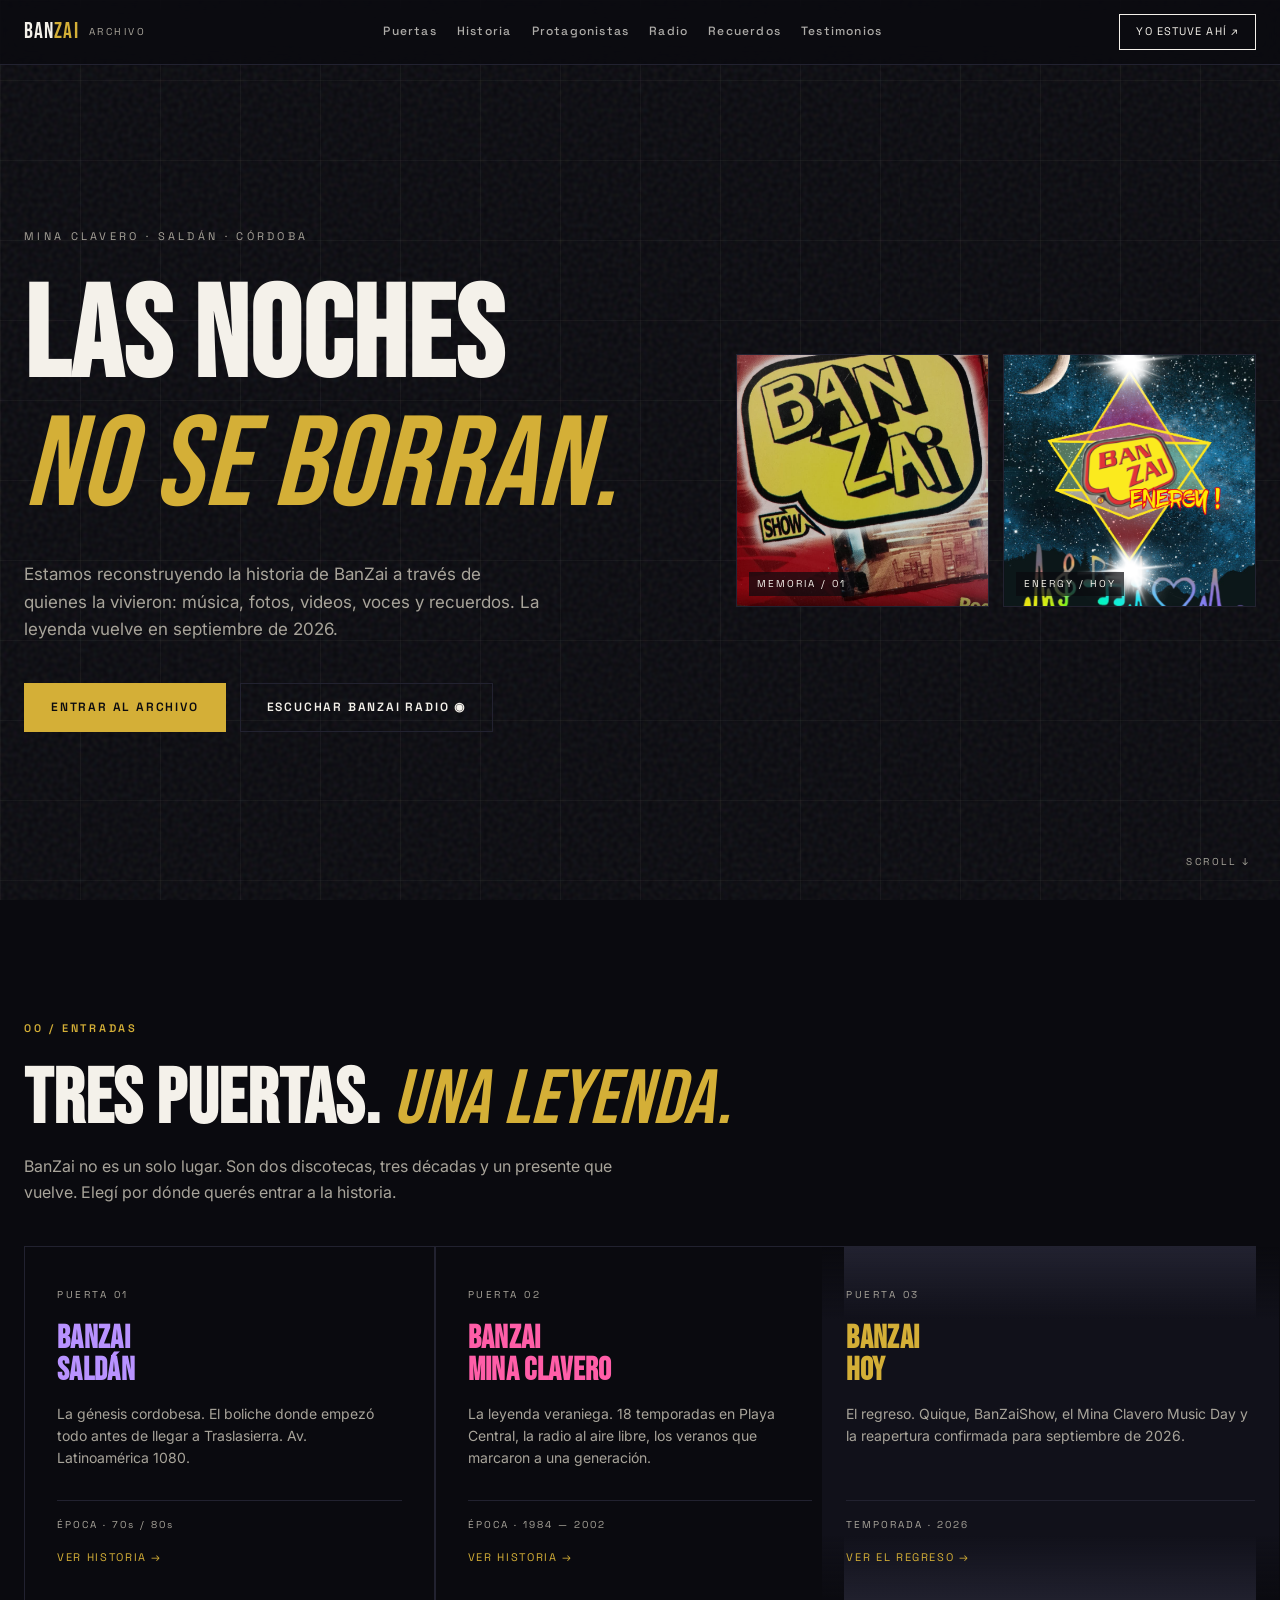
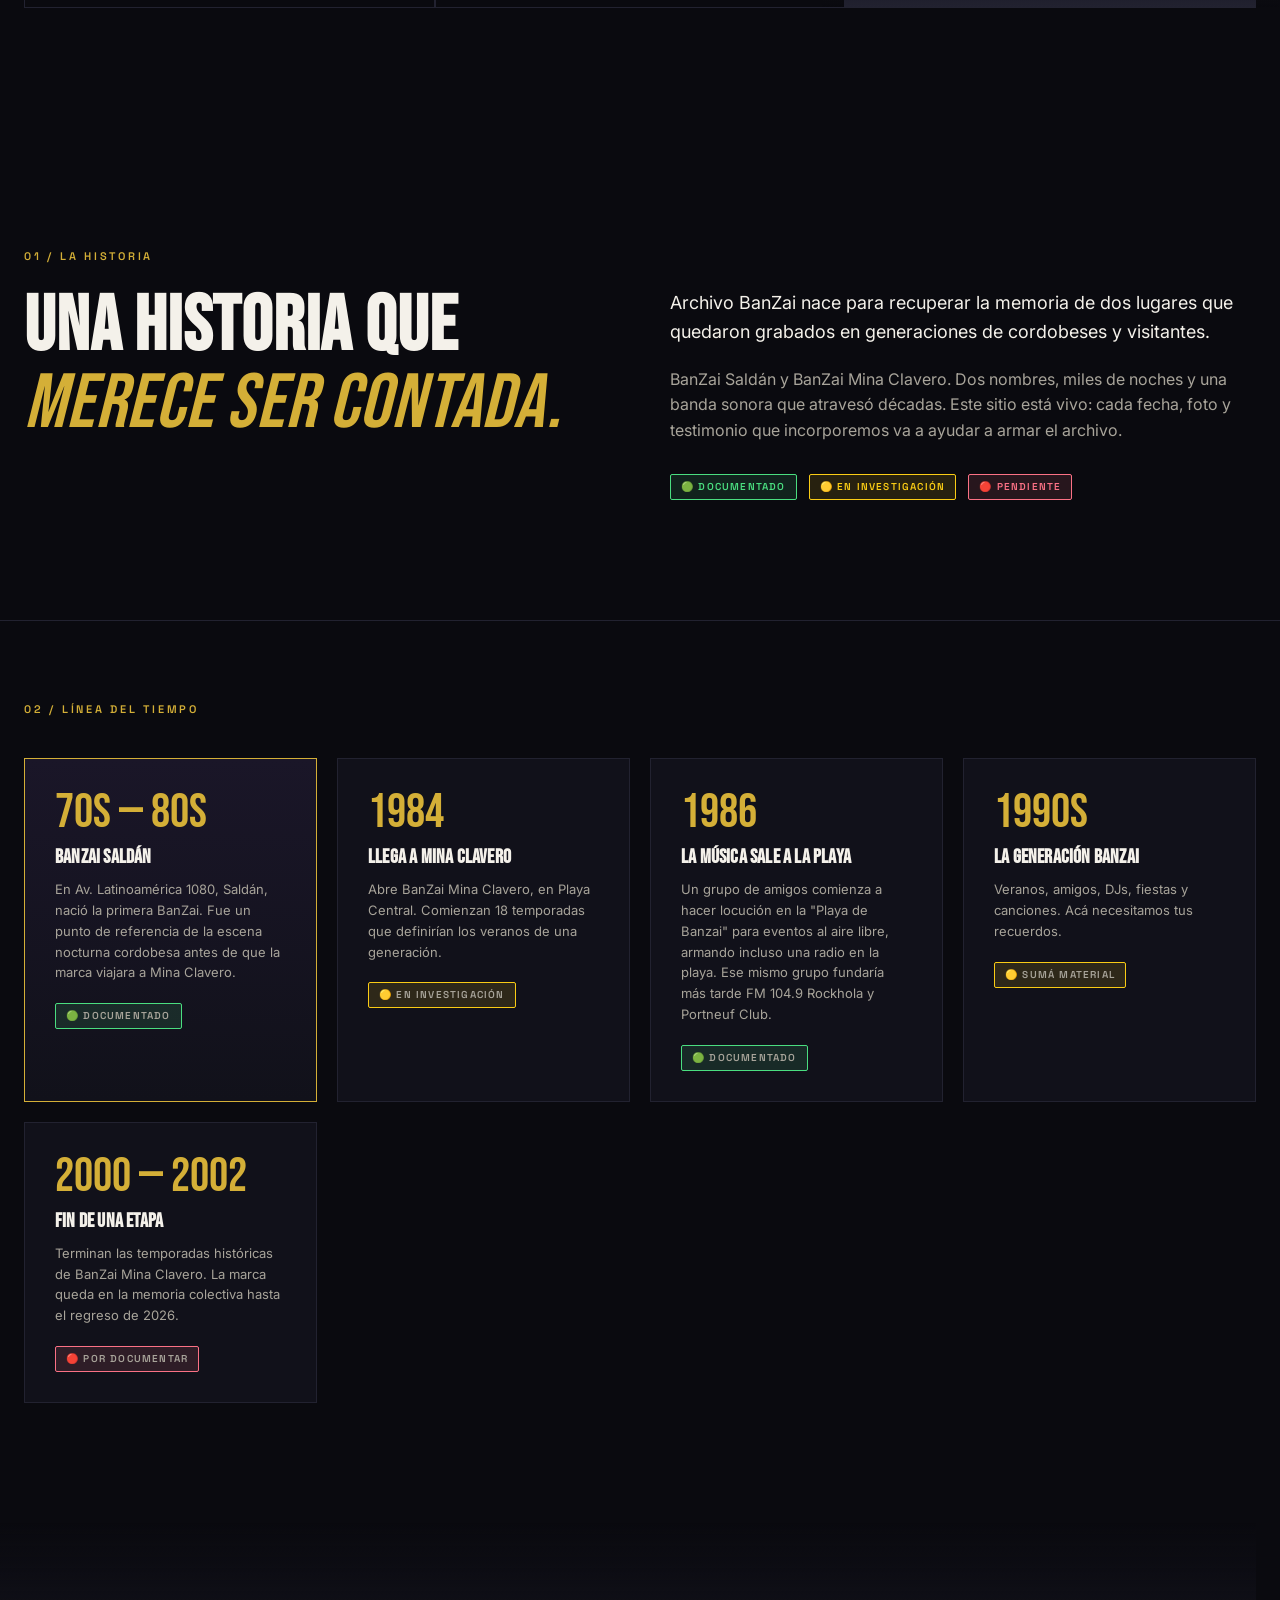
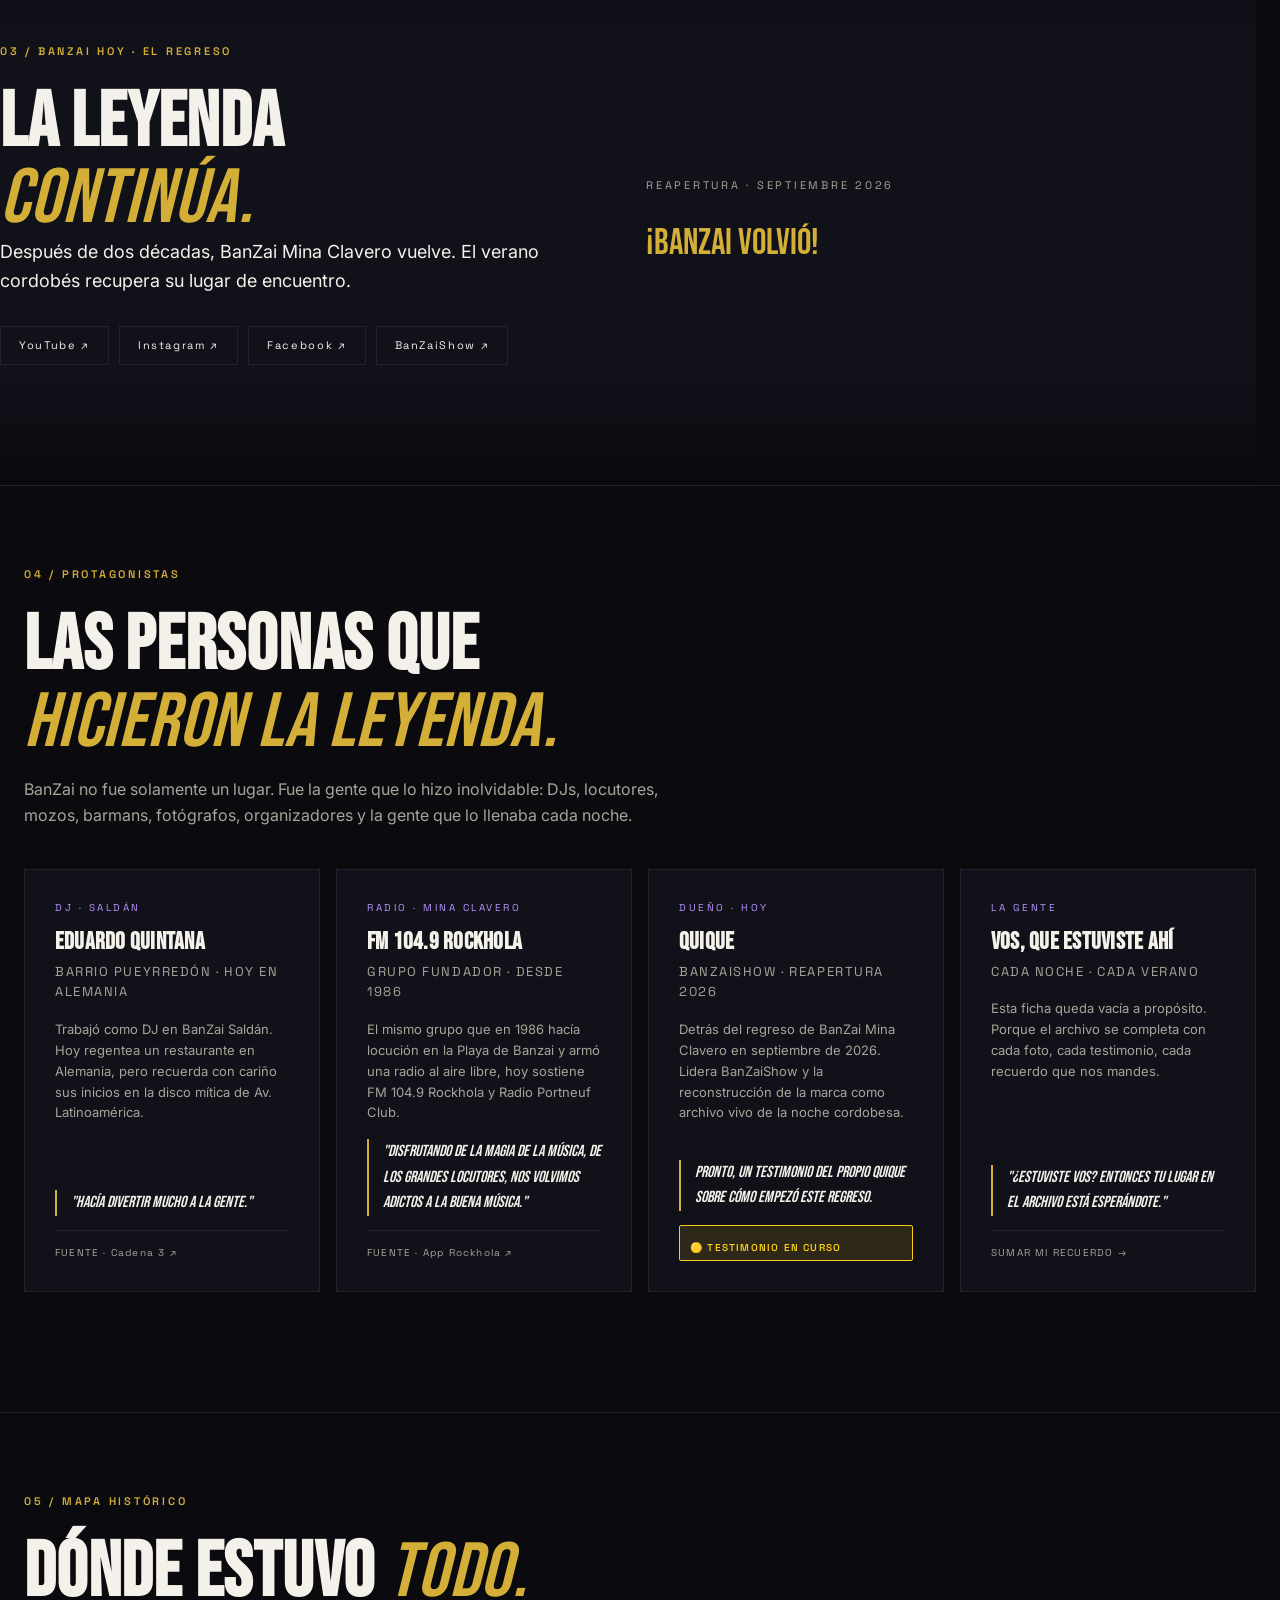
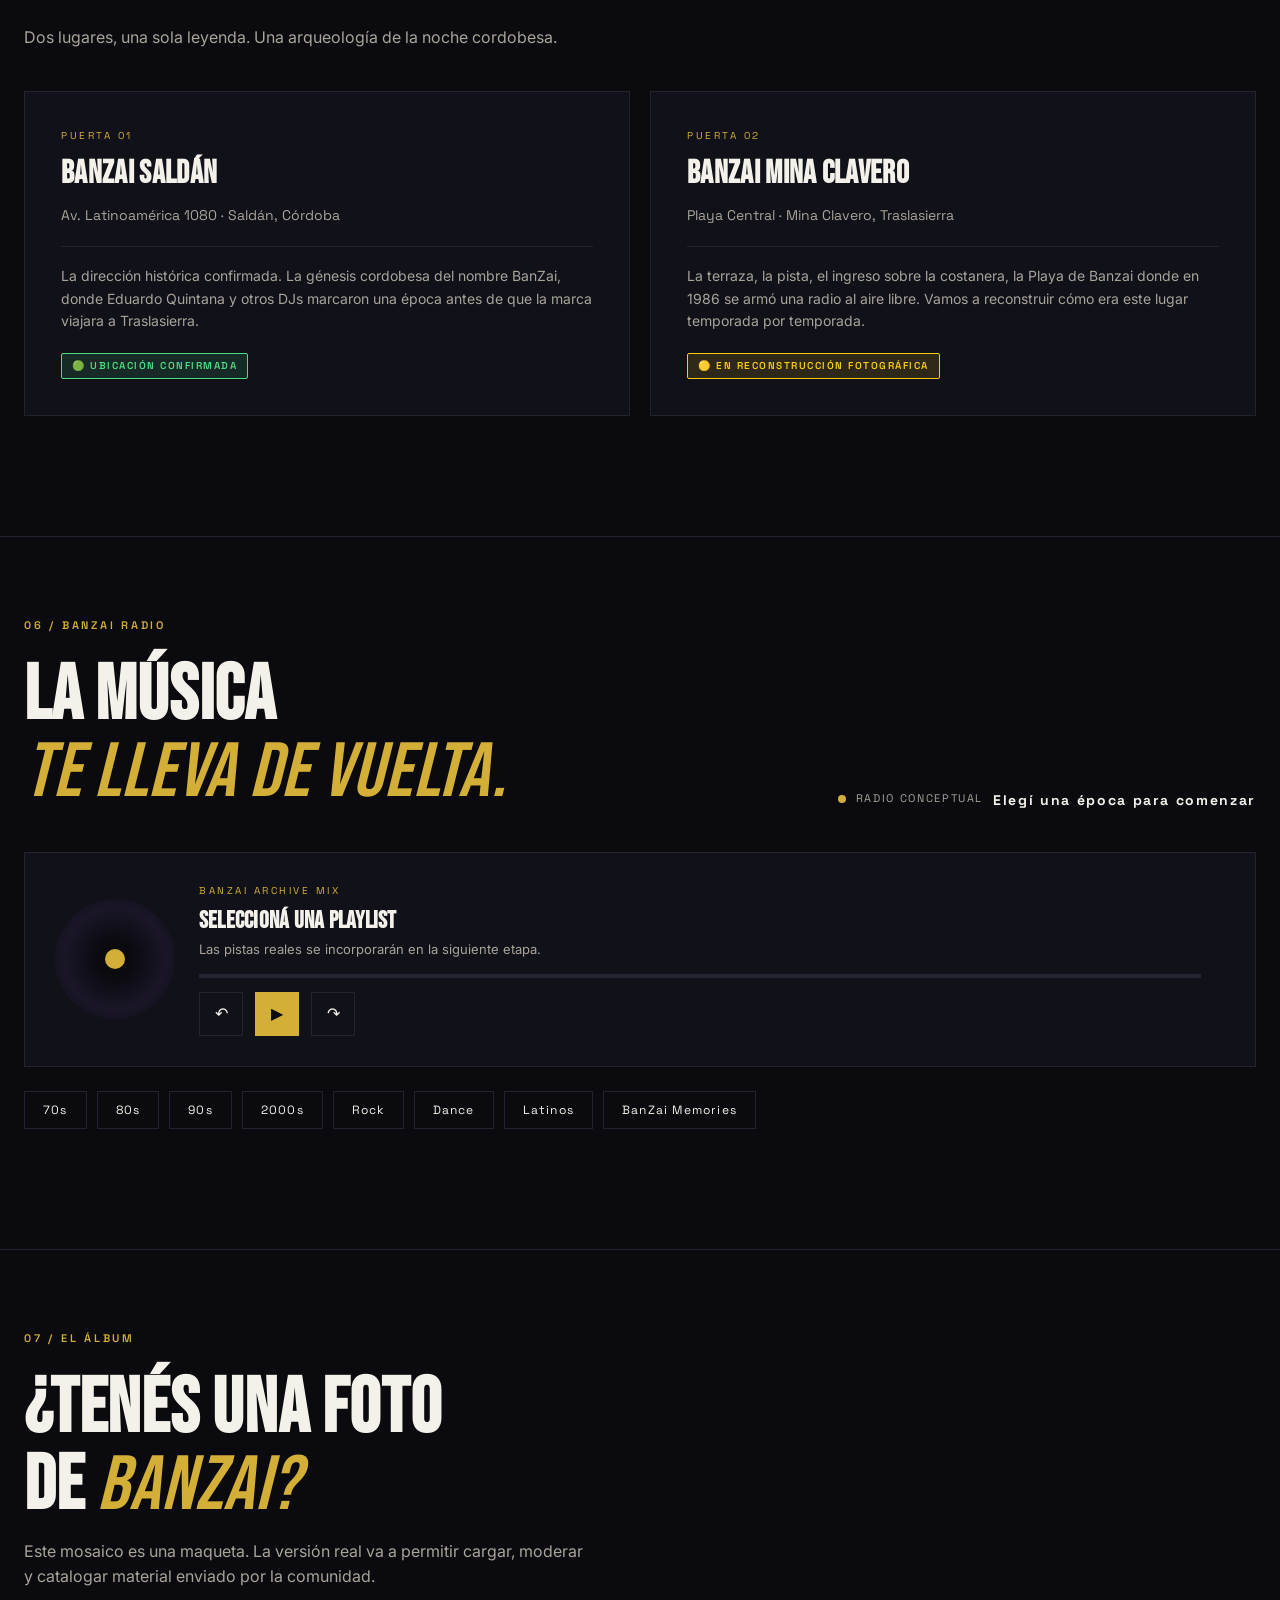
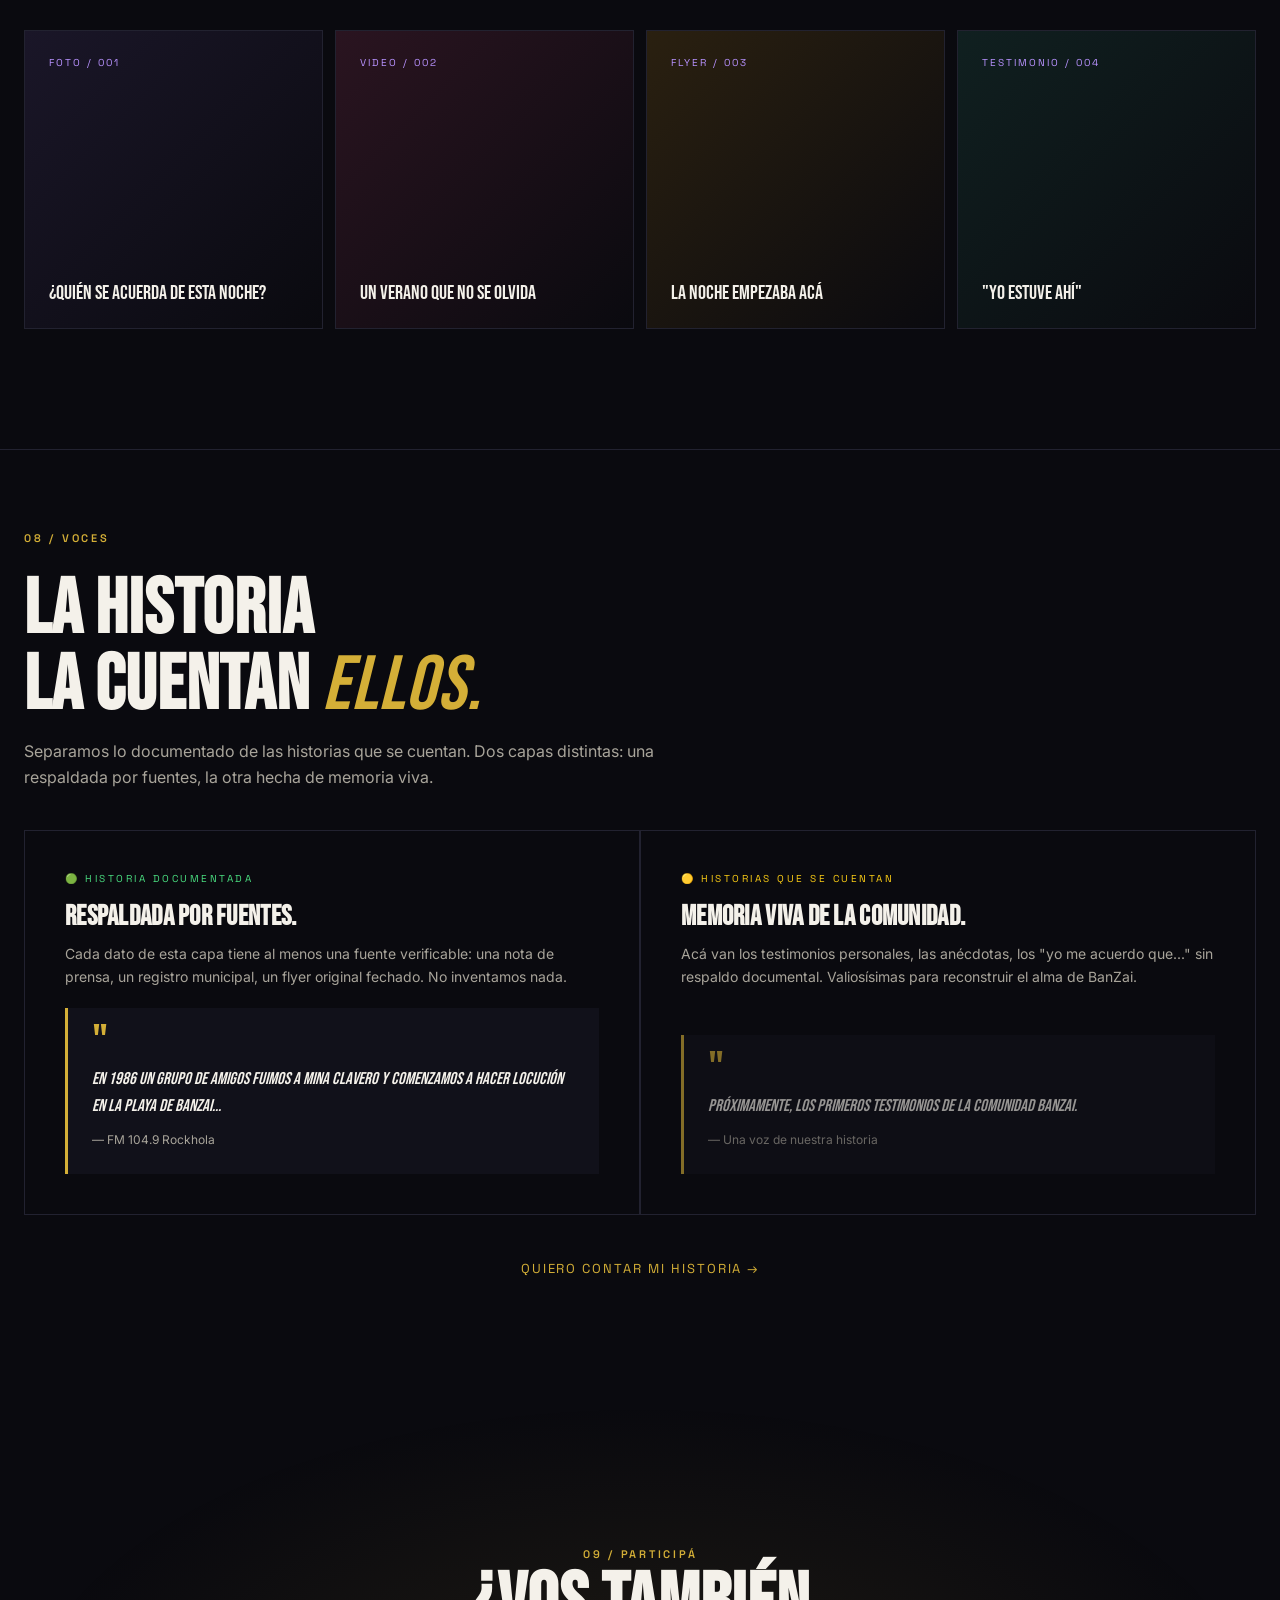
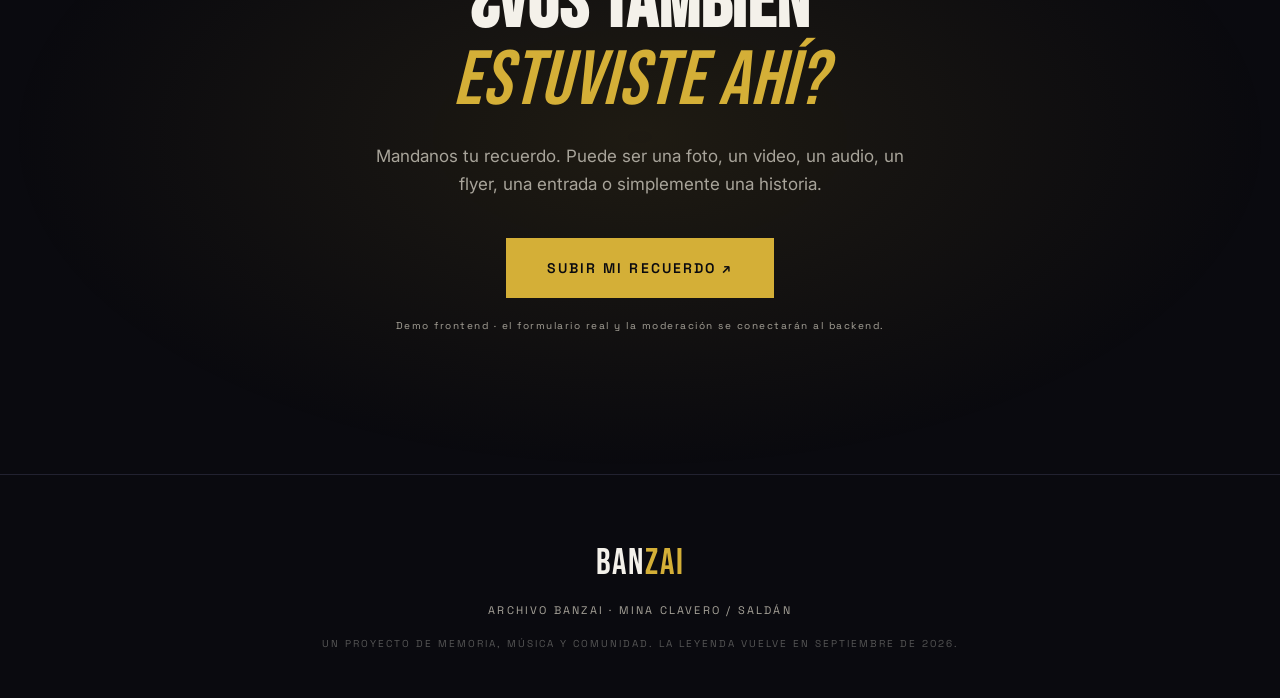
==== commit e50ece20: "pruebas" ====
--- a/index.html
+++ b/index.html
@@ -1,1062 +1,363 @@
-<!DOCTYPE html>
+<!doctype html>
 <html lang="es">
 <head>
-<meta charset="UTF-8">
-<meta name="viewport" content="width=device-width, initial-scale=1.0">
-<title>Archivo BanZai — La memoria de una generación</title>
-<meta name="description" content="Archivo histórico de BanZai Saldán y BanZai Mina Clavero. Música, fotos, testimonios y la memoria de una época que vuelve en septiembre 2026.">
-<style>
-  :root{
-    --bg:#0a0a0f;
-    --bg-2:#11111a;
-    --ink:#f4f1ea;
-    --ink-dim:#a8a49a;
-    --accent:#d4af37;
-    --neon:#b892ff;
-    --neon-2:#ff5ea8;
-    --line:#222230;
-    --ok:#4ade80;
-    --warn:#facc15;
-    --pending:#fb7185;
-    --mono:'JetBrains Mono', ui-monospace, Menlo, monospace;
-    --serif:'Playfair Display', Georgia, serif;
-    --sans:'Inter', -apple-system, sans-serif;
-  }
-  *{box-sizing:border-box;margin:0;padding:0}
-  html{scroll-behavior:smooth}
-  body{
-    background:var(--bg);
-    color:var(--ink);
-    font-family:var(--sans);
-    line-height:1.6;
-    overflow-x:hidden;
-  }
-  a{color:inherit;text-decoration:none}
-  img{max-width:100%;display:block}
-
-  /* NAV */
-  nav{
-    position:fixed;top:0;left:0;right:0;
-    z-index:100;
-    backdrop-filter:blur(12px);
-    background:rgba(10,10,15,.75);
-    border-bottom:1px solid var(--line);
-    padding:14px 24px;
-    display:flex;justify-content:space-between;align-items:center;
-    font-family:var(--mono);
-    font-size:11px;
-    letter-spacing:.1em;
-  }
-  nav .logo{font-weight:700;font-size:13px}
-  nav .logo span{color:var(--neon)}
-  nav ul{list-style:none;display:flex;gap:22px;flex-wrap:wrap}
-  nav ul a{opacity:.7;transition:opacity .2s}
-  nav ul a:hover{opacity:1;color:var(--accent)}
-
-  /* HERO */
-  .hero{
-    min-height:100vh;
-    display:flex;flex-direction:column;justify-content:center;align-items:center;
-    text-align:center;
-    padding:100px 24px 60px;
-    position:relative;
-    background:
-      radial-gradient(ellipse at top, rgba(184,146,255,.15), transparent 60%),
-      radial-gradient(ellipse at bottom, rgba(212,175,55,.08), transparent 60%);
-  }
-  .hero .location{
-    font-family:var(--mono);
-    font-size:11px;
-    letter-spacing:.3em;
-    color:var(--ink-dim);
-    margin-bottom:40px;
-    text-transform:uppercase;
-  }
-  .hero h1{
-    font-family:var(--serif);
-    font-size:clamp(48px, 10vw, 140px);
-    font-weight:900;
-    line-height:.95;
-    letter-spacing:-.02em;
-    margin-bottom:30px;
-  }
-  .hero h1 .no{display:block;font-style:italic;font-weight:400;color:var(--accent)}
-  .hero p{
-    max-width:620px;
-    color:var(--ink-dim);
-    font-size:17px;
-    margin-bottom:40px;
-  }
-  .hero .cta{display:flex;gap:14px;flex-wrap:wrap;justify-content:center}
-  .btn{
-    display:inline-block;
-    padding:14px 26px;
-    border:1px solid var(--ink);
-    font-family:var(--mono);
-    font-size:11px;
-    letter-spacing:.15em;
-    text-transform:uppercase;
-    transition:all .2s;
-    cursor:pointer;
-    background:transparent;
-    color:var(--ink);
-  }
-  .btn:hover{background:var(--ink);color:var(--bg)}
-  .btn.primary{background:var(--accent);border-color:var(--accent);color:#111}
-  .btn.primary:hover{background:transparent;color:var(--accent)}
-
-  .hero .tag{
-    position:absolute;bottom:30px;right:30px;
-    font-family:var(--mono);font-size:10px;
-    color:var(--ink-dim);letter-spacing:.2em;
-  }
-  .hero .scroll{
-    position:absolute;bottom:30px;left:30px;
-    font-family:var(--mono);font-size:10px;
-    color:var(--ink-dim);letter-spacing:.2em;
-  }
-
-  /* CONTAINER */
-  .container{max-width:1280px;margin:0 auto;padding:0 24px}
-  section{padding:120px 0;border-top:1px solid var(--line)}
-  .section-label{
-    font-family:var(--mono);
-    font-size:11px;
-    letter-spacing:.25em;
-    color:var(--accent);
-    margin-bottom:18px;
-    text-transform:uppercase;
-  }
-  .section-title{
-    font-family:var(--serif);
-    font-size:clamp(32px, 5vw, 56px);
-    line-height:1.05;
-    letter-spacing:-.01em;
-    margin-bottom:30px;
-    font-weight:700;
-  }
-  .section-intro{
-    max-width:680px;
-    color:var(--ink-dim);
-    font-size:17px;
-    margin-bottom:60px;
-  }
-
-  /* TRES PUERTAS */
-  .doors{
-    display:grid;
-    grid-template-columns:repeat(auto-fit, minmax(280px, 1fr));
-    gap:2px;
-    background:var(--line);
-    border:1px solid var(--line);
-  }
-  .door{
-    background:var(--bg);
-    padding:50px 36px;
-    cursor:pointer;
-    transition:all .3s;
-    position:relative;
-    overflow:hidden;
-    min-height:360px;
-    display:flex;flex-direction:column;justify-content:space-between;
-  }
-  .door:hover{background:var(--bg-2)}
-  .door .num{
-    font-family:var(--mono);
-    font-size:11px;
-    color:var(--ink-dim);
-    letter-spacing:.2em;
-    margin-bottom:24px;
-  }
-  .door h3{
-    font-family:var(--serif);
-    font-size:38px;
-    font-weight:700;
-    line-height:1.05;
-    margin-bottom:16px;
-  }
-  .door p{color:var(--ink-dim);font-size:15px;margin-bottom:24px}
-  .door .arrow{
-    font-family:var(--mono);
-    font-size:12px;
-    letter-spacing:.15em;
-    color:var(--accent);
-  }
-  .door.saldan h3{color:var(--neon)}
-  .door.mina h3{color:var(--neon-2)}
-  .door.hoy h3{color:var(--accent)}
-  .door .era{
-    font-family:var(--mono);
-    font-size:10px;
-    color:var(--ink-dim);
-    letter-spacing:.2em;
-    margin-top:auto;
-    padding-top:20px;
-    border-top:1px solid var(--line);
-  }
-
-  /* HOY / COUNTDOWN */
-  .hoy{
-    background:linear-gradient(180deg, var(--bg-2), var(--bg));
-    text-align:center;
-  }
-  .hoy .big{
-    font-family:var(--serif);
-    font-size:clamp(40px, 8vw, 96px);
-    font-weight:900;
-    line-height:1;
-    margin:40px 0 20px;
-    letter-spacing:-.02em;
-  }
-  .hoy .big em{font-style:italic;color:var(--accent);font-weight:400}
-  .countdown{
-    display:grid;
-    grid-template-columns:repeat(4, 1fr);
-    gap:12px;
-    max-width:640px;
-    margin:40px auto;
-  }
-  .countdown .cell{
-    background:var(--bg);
-    border:1px solid var(--line);
-    padding:24px 12px;
-  }
-  .countdown .cell .n{
-    font-family:var(--serif);
-    font-size:48px;
-    font-weight:700;
-    color:var(--accent);
-    line-height:1;
-  }
-  .countdown .cell .l{
-    font-family:var(--mono);
-    font-size:10px;
-    letter-spacing:.2em;
-    color:var(--ink-dim);
-    margin-top:10px;
-    text-transform:uppercase;
-  }
-  .hoy .social{
-    display:flex;gap:14px;justify-content:center;
-    flex-wrap:wrap;
-    margin-top:30px;
-  }
-  .hoy .social a{
-    padding:10px 20px;
-    border:1px solid var(--line);
-    font-family:var(--mono);
-    font-size:11px;
-    letter-spacing:.15em;
-    transition:all .2s;
-  }
-  .hoy .social a:hover{border-color:var(--accent);color:var(--accent)}
-
-  /* LÍNEA DE TIEMPO */
-  .timeline{
-    border-left:1px solid var(--line);
-    margin-left:20px;
-    padding-left:40px;
-  }
-  .tl-item{
-    position:relative;
-    padding-bottom:60px;
-  }
-  .tl-item::before{
-    content:'';
-    position:absolute;
-    left:-48px;top:8px;
-    width:14px;height:14px;
-    border-radius:50%;
-    background:var(--bg);
-    border:2px solid var(--accent);
-  }
-  .tl-item .year{
-    font-family:var(--serif);
-    font-size:36px;
-    font-weight:700;
-    color:var(--accent);
-    margin-bottom:6px;
-    line-height:1;
-  }
-  .tl-item .place{
-    font-family:var(--mono);
-    font-size:11px;
-    letter-spacing:.2em;
-    color:var(--ink-dim);
-    text-transform:uppercase;
-    margin-bottom:14px;
-  }
-  .tl-item h4{
-    font-family:var(--serif);
-    font-size:26px;
-    font-weight:600;
-    margin-bottom:14px;
-    line-height:1.15;
-  }
-  .tl-item p{color:var(--ink-dim);font-size:15px;margin-bottom:14px;max-width:640px}
-  .badge{
-    display:inline-block;
-    padding:5px 10px;
-    font-family:var(--mono);
-    font-size:10px;
-    letter-spacing:.15em;
-    text-transform:uppercase;
-    border-radius:2px;
-  }
-  .badge.ok{background:rgba(74,222,128,.15);color:var(--ok);border:1px solid var(--ok)}
-  .badge.warn{background:rgba(250,204,21,.15);color:var(--warn);border:1px solid var(--warn)}
-  .badge.pending{background:rgba(251,113,133,.15);color:var(--pending);border:1px solid var(--pending)}
-
-  /* PROTAGONISTAS */
-  .protagonistas{
-    display:grid;
-    grid-template-columns:repeat(auto-fit, minmax(300px, 1fr));
-    gap:24px;
-  }
-  .prot-card{
-    background:var(--bg-2);
-    border:1px solid var(--line);
-    padding:32px;
-    transition:all .3s;
-  }
-  .prot-card:hover{border-color:var(--accent);transform:translateY(-4px)}
-  .prot-card .role{
-    font-family:var(--mono);
-    font-size:10px;
-    letter-spacing:.2em;
-    color:var(--neon);
-    text-transform:uppercase;
-    margin-bottom:14px;
-  }
-  .prot-card h4{
-    font-family:var(--serif);
-    font-size:24px;
-    font-weight:700;
-    margin-bottom:8px;
-  }
-  .prot-card .meta{
-    font-family:var(--mono);
-    font-size:11px;
-    color:var(--ink-dim);
-    margin-bottom:18px;
-    letter-spacing:.1em;
-  }
-  .prot-card p{color:var(--ink-dim);font-size:14px;margin-bottom:18px}
-  .prot-card .quote{
-    font-family:var(--serif);
-    font-style:italic;
-    font-size:16px;
-    color:var(--ink);
-    border-left:2px solid var(--accent);
-    padding-left:16px;
-    margin-top:18px;
-  }
-  .prot-card .src{
-    font-family:var(--mono);
-    font-size:10px;
-    color:var(--ink-dim);
-    letter-spacing:.1em;
-    margin-top:14px;
-    padding-top:14px;
-    border-top:1px solid var(--line);
-  }
-  .prot-card .src a{color:var(--accent)}
-
-  /* MAPA */
-  .mapa-grid{
-    display:grid;
-    grid-template-columns:1fr 1fr;
-    gap:24px;
-  }
-  .mapa-cell{
-    background:var(--bg-2);
-    border:1px solid var(--line);
-    padding:36px;
-    min-height:280px;
-  }
-  .mapa-cell .label{
-    font-family:var(--mono);
-    font-size:10px;
-    letter-spacing:.25em;
-    color:var(--accent);
-    margin-bottom:14px;
-  }
-  .mapa-cell h4{
-    font-family:var(--serif);
-    font-size:28px;
-    margin-bottom:14px;
-  }
-  .mapa-cell .addr{
-    font-family:var(--mono);
-    font-size:12px;
-    color:var(--ink-dim);
-    margin-bottom:20px;
-    padding-bottom:20px;
-    border-bottom:1px solid var(--line);
-  }
-  .mapa-cell p{color:var(--ink-dim);font-size:14px}
-  .mapa-cell .tag{
-    display:inline-block;
-    margin-top:18px;
-    font-family:var(--mono);
-    font-size:10px;
-    letter-spacing:.15em;
-    color:var(--neon);
-  }
-  @media(max-width:720px){.mapa-grid{grid-template-columns:1fr}}
-
-  /* RADIO */
-  .radio-wrap{
-    background:var(--bg-2);
-    border:1px solid var(--line);
-    padding:40px;
-  }
-  .radio-featured{
-    padding:30px;
-    background:linear-gradient(135deg, rgba(184,146,255,.1), rgba(255,94,168,.05));
-    border:1px solid var(--line);
-    margin-bottom:30px;
-    display:flex;justify-content:space-between;align-items:center;
-    flex-wrap:wrap;gap:20px;
-  }
-  .radio-featured h4{
-    font-family:var(--serif);
-    font-size:28px;
-    margin-bottom:6px;
-  }
-  .radio-featured p{color:var(--ink-dim);font-size:14px}
-  .radio-grid{
-    display:grid;
-    grid-template-columns:repeat(auto-fit, minmax(140px, 1fr));
-    gap:10px;
-    margin-bottom:24px;
-  }
-  .radio-grid .pill{
-    padding:14px 16px;
-    border:1px solid var(--line);
-    text-align:center;
-    font-family:var(--mono);
-    font-size:12px;
-    letter-spacing:.1em;
-    cursor:pointer;
-    transition:all .2s;
-  }
-  .radio-grid .pill:hover{border-color:var(--accent);color:var(--accent)}
-  .radio-sublabel{
-    font-family:var(--mono);
-    font-size:10px;
-    letter-spacing:.25em;
-    color:var(--ink-dim);
-    margin:20px 0 10px;
-    text-transform:uppercase;
-  }
-
-  /* ÁLBUM */
-  .album-grid{
-    display:grid;
-    grid-template-columns:repeat(auto-fit, minmax(220px, 1fr));
-    gap:12px;
-  }
-  .tile{
-    aspect-ratio:1;
-    background:var(--bg-2);
-    border:1px solid var(--line);
-    padding:24px;
-    display:flex;flex-direction:column;justify-content:space-between;
-    transition:all .3s;
-    cursor:pointer;
-  }
-  .tile:hover{border-color:var(--accent)}
-  .tile .kind{
-    font-family:var(--mono);
-    font-size:10px;
-    letter-spacing:.2em;
-    color:var(--neon);
-  }
-  .tile .cap{
-    font-family:var(--serif);
-    font-size:20px;
-    line-height:1.2;
-  }
-  .tile .meta{font-family:var(--mono);font-size:10px;color:var(--ink-dim);letter-spacing:.15em}
-
-  /* VOCES */
-  .voces-tabs{
-    display:grid;
-    grid-template-columns:1fr 1fr;
-    gap:2px;
-    background:var(--line);
-    border:1px solid var(--line);
-  }
-  .voz-tab{
-    background:var(--bg);
-    padding:40px;
-  }
-  .voz-tab .label{
-    font-family:var(--mono);
-    font-size:10px;
-    letter-spacing:.25em;
-    margin-bottom:14px;
-    display:flex;align-items:center;gap:10px;
-  }
-  .voz-tab.doc .label{color:var(--ok)}
-  .voz-tab.hist .label{color:var(--warn)}
-  .voz-tab h4{
-    font-family:var(--serif);
-    font-size:24px;
-    margin-bottom:14px;
-    line-height:1.2;
-  }
-  .voz-tab p{color:var(--ink-dim);font-size:14px;margin-bottom:14px}
-  .voz-tab .sample{
-    padding:18px;
-    background:var(--bg-2);
-    border-left:2px solid var(--accent);
-    margin-top:20px;
-    font-family:var(--serif);
-    font-style:italic;
-    font-size:15px;
-    color:var(--ink);
-  }
-  .voz-tab .empty{
-    font-family:var(--mono);
-    font-size:11px;
-    color:var(--ink-dim);
-    letter-spacing:.1em;
-  }
-  @media(max-width:720px){.voces-tabs{grid-template-columns:1fr}}
-
-  /* PARTICIPÁ */
-  .participa{
-    text-align:center;
-    padding:140px 24px;
-    background:
-      radial-gradient(ellipse at center, rgba(212,175,55,.1), transparent 70%);
-  }
-  .participa h2{
-    font-family:var(--serif);
-    font-size:clamp(36px, 6vw, 72px);
-    font-weight:900;
-    line-height:1;
-    margin-bottom:24px;
-  }
-  .participa h2 em{font-style:italic;color:var(--accent);font-weight:400}
-  .participa p{
-    color:var(--ink-dim);
-    font-size:17px;
-    max-width:560px;
-    margin:0 auto 40px;
-  }
-
-  /* MODAL */
-  .modal-bg{
-    position:fixed;inset:0;
-    background:rgba(0,0,0,.85);
-    backdrop-filter:blur(8px);
-    z-index:200;
-    display:none;
-    align-items:center;justify-content:center;
-    padding:20px;
-  }
-  .modal-bg.active{display:flex}
-  .modal{
-    background:var(--bg-2);
-    border:1px solid var(--line);
-    padding:40px;
-    max-width:560px;
-    width:100%;
-    max-height:90vh;
-    overflow-y:auto;
-    position:relative;
-  }
-  .modal h3{
-    font-family:var(--serif);
-    font-size:28px;
-    margin-bottom:8px;
-  }
-  .modal .sub{color:var(--ink-dim);font-size:14px;margin-bottom:30px}
-  .modal label{
-    display:block;
-    font-family:var(--mono);
-    font-size:10px;
-    letter-spacing:.15em;
-    color:var(--ink-dim);
-    margin-bottom:8px;
-    text-transform:uppercase;
-  }
-  .modal input, .modal select, .modal textarea{
-    width:100%;
-    background:var(--bg);
-    border:1px solid var(--line);
-    color:var(--ink);
-    padding:12px 14px;
-    font-family:var(--sans);
-    font-size:14px;
-    margin-bottom:20px;
-  }
-  .modal textarea{min-height:120px;resize:vertical;font-family:var(--serif);font-style:italic}
-  .modal .radios{
-    display:grid;
-    grid-template-columns:repeat(2, 1fr);
-    gap:8px;
-    margin-bottom:20px;
-  }
-  .modal .radio-opt{
-    padding:10px;
-    border:1px solid var(--line);
-    text-align:center;
-    cursor:pointer;
-    font-family:var(--mono);
-    font-size:11px;
-    letter-spacing:.1em;
-  }
-  .modal .radio-opt:has(input:checked){border-color:var(--accent);color:var(--accent)}
-  .modal .radio-opt input{display:none}
-  .modal .check{
-    display:flex;align-items:flex-start;gap:10px;
-    font-size:12px;
-    color:var(--ink-dim);
-    margin-bottom:24px;
-    font-family:var(--mono);
-    line-height:1.5;
-  }
-  .modal .check input{margin-top:4px;width:auto}
-  .modal .close{
-    position:absolute;top:16px;right:20px;
-    background:none;border:none;color:var(--ink-dim);
-    font-size:24px;cursor:pointer;
-  }
-
-  /* FOOTER */
-  footer{
-    border-top:1px solid var(--line);
-    padding:60px 24px 40px;
-    text-align:center;
-  }
-  footer .brand{
-    font-family:var(--serif);
-    font-size:32px;
-    font-weight:900;
-    margin-bottom:10px;
-  }
-  footer .tag{
-    font-family:var(--mono);
-    font-size:10px;
-    letter-spacing:.25em;
-    color:var(--ink-dim);
-    margin-bottom:30px;
-  }
-  footer .legal{
-    font-family:var(--mono);
-    font-size:10px;
-    color:var(--ink-dim);
-    letter-spacing:.1em;
-    margin-top:30px;
-    padding-top:30px;
-    border-top:1px solid var(--line);
-  }
-
-  @media(max-width:720px){
-    nav ul{display:none}
-    .timeline{margin-left:10px;padding-left:24px}
-    .tl-item::before{left:-32px}
-    .countdown .cell .n{font-size:32px}
-    section{padding:80px 0}
-  }
-</style>
+  <meta charset="utf-8">
+  <meta name="viewport" content="width=device-width, initial-scale=1">
+  <meta name="description" content="Archivo BanZai — memoria, música, fotografías y testimonios de BanZai Saldán y BanZai Mina Clavero. La leyenda vuelve en septiembre 2026.">
+  <title>Archivo BanZai — La memoria de una generación</title>
+  <link rel="preconnect" href="https://fonts.googleapis.com">
+  <link rel="preconnect" href="https://fonts.gstatic.com" crossorigin>
+  <link href="https://fonts.googleapis.com/css2?family=Bebas+Neue&family=Inter:wght@400;500;600;700;800&family=Space+Grotesk:wght@500;600;700&display=swap" rel="stylesheet">
+  <link rel="stylesheet" href="styles.css">
 </head>
 <body>
-
-<nav>
-  <div class="logo"><span>BAN</span>ZAI <span>ARCHIVO</span></div>
-  <ul>
-    <li><a href="#puertas">Puertas</a></li>
-    <li><a href="#hoy">Hoy</a></li>
-    <li><a href="#historia">Historia</a></li>
-    <li><a href="#protagonistas">Protagonistas</a></li>
-    <li><a href="#mapa">Mapa</a></li>
-    <li><a href="#radio">Radio</a></li>
-    <li><a href="#album">Recuerdos</a></li>
-    <li><a href="#voces">Voces</a></li>
-    <li><a href="#participa">Participá</a></li>
-  </ul>
-</nav>
-
-<!-- HERO -->
-<header class="hero" id="inicio">
-  <div class="location">MINA CLAVERO · SALDÁN · CÓRDOBA</div>
-  <h1>LAS NOCHES<span class="no">no se borran.</span></h1>
-  <p>Archivo BanZai es la reconstrucción de una época a través de quienes la vivieron: música, fotos, videos, voces y recuerdos. La leyenda vuelve en septiembre de 2026.</p>
-  <div class="cta">
-    <a href="#puertas" class="btn primary">Entrar al archivo →</a>
-    <a href="#radio" class="btn">Escuchar la radio ◉</a>
-  </div>
-  <div class="tag">ARCHIVO / 02 — v0.2</div>
-  <div class="scroll">SCROLL ↓</div>
-</header>
-
-<!-- TRES PUERTAS -->
-<section id="puertas">
-  <div class="container">
-    <div class="section-label">MEMORIA / 02 · ENTRADAS</div>
-    <h2 class="section-title">Tres puertas. Una leyenda.</h2>
-    <p class="section-intro">BanZai no es un solo lugar. Es dos discotecas, tres décadas, y un presente que vuelve. Elegí por dónde querés entrar a la historia.</p>
-  </div>
-  <div class="container" style="margin-top:40px">
-    <div class="doors">
-      <div class="door saldan" onclick="location.href='#saldan'">
-        <div>
-          <div class="num">PUERTA 01</div>
+  <div class="noise"></div>
+
+  <header class="site-header">
+    <a class="brand" href="#inicio" aria-label="Archivo BanZai">
+      <span class="brand-mark">BAN<span>ZAI</span></span>
+      <span class="brand-sub">ARCHIVO</span>
+    </a>
+    <nav>
+      <a href="#puertas">Puertas</a>
+      <a href="#historia">Historia</a>
+      <a href="#protagonistas">Protagonistas</a>
+      <a href="#radio">Radio</a>
+      <a href="#recuerdos">Recuerdos</a>
+      <a href="#testimonios">Testimonios</a>
+    </nav>
+    <a class="header-cta" href="#participa">Yo estuve ahí <span>↗</span></a>
+  </header>
+
+  <main id="inicio">
+
+    <!-- HERO con los dos logos (v0.1) -->
+    <section class="hero">
+      <div class="hero-grid"></div>
+      <div class="hero-copy">
+        <p class="eyebrow">Mina Clavero · Saldán · Córdoba</p>
+        <h1>LAS NOCHES<br><em>NO SE BORRAN.</em></h1>
+        <p class="hero-text">Estamos reconstruyendo la historia de BanZai a través de quienes la vivieron: música, fotos, videos, voces y recuerdos. La leyenda vuelve en septiembre de 2026.</p>
+        <div class="hero-actions">
+          <a class="btn btn-primary" href="#puertas">Entrar al archivo</a>
+          <a class="btn btn-ghost" href="#radio">Escuchar BanZai Radio ◉</a>
+        </div>
+      </div>
+      <div class="hero-art">
+        <div class="logo-card old">
+          <img src="assets/banzai-logo-historico.jpg" alt="Logo histórico de BanZai">
+          <span>MEMORIA / 01</span>
+        </div>
+        <div class="logo-card current">
+          <img src="assets/banzai-logo-actual.png" alt="Logo actual de BanZai">
+          <span>ENERGY / HOY</span>
+        </div>
+      </div>
+      <div class="scroll-hint">SCROLL <span>↓</span></div>
+    </section>
+
+    <!-- NUEVO: TRES PUERTAS -->
+    <section class="section doors" id="puertas">
+      <div class="section-label">00 / ENTRADAS</div>
+      <h2>Tres puertas. <span>Una leyenda.</span></h2>
+      <p class="section-intro">BanZai no es un solo lugar. Son dos discotecas, tres décadas y un presente que vuelve. Elegí por dónde querés entrar a la historia.</p>
+      <div class="doors-grid">
+        <a href="#saldan" class="door saldan">
+          <span class="door-num">PUERTA 01</span>
           <h3>BanZai<br>Saldán</h3>
           <p>La génesis cordobesa. El boliche donde empezó todo antes de llegar a Traslasierra. Av. Latinoamérica 1080.</p>
-        </div>
-        <div>
-          <div class="arrow">VER HISTORIA →</div>
-          <div class="era">ÉPOCA · 70s / 80s</div>
-        </div>
-      </div>
-      <div class="door mina" onclick="location.href='#mina'">
-        <div>
-          <div class="num">PUERTA 02</div>
+          <span class="door-era">ÉPOCA · 70s / 80s</span>
+          <span class="door-arrow">VER HISTORIA →</span>
+        </a>
+        <a href="#mina" class="door mina">
+          <span class="door-num">PUERTA 02</span>
           <h3>BanZai<br>Mina Clavero</h3>
           <p>La leyenda veraniega. 18 temporadas en Playa Central, la radio al aire libre, los veranos que marcaron a una generación.</p>
-        </div>
-        <div>
-          <div class="arrow">VER HISTORIA →</div>
-          <div class="era">ÉPOCA · 1984 — 2002</div>
-        </div>
-      </div>
-      <div class="door hoy" onclick="location.href='#hoy'">
-        <div>
-          <div class="num">PUERTA 03</div>
+          <span class="door-era">ÉPOCA · 1984 — 2002</span>
+          <span class="door-arrow">VER HISTORIA →</span>
+        </a>
+        <a href="#hoy" class="door hoy">
+          <span class="door-num">PUERTA 03</span>
           <h3>BanZai<br>Hoy</h3>
           <p>El regreso. Quique, BanZaiShow, el Mina Clavero Music Day y la reapertura confirmada para septiembre de 2026.</p>
-        </div>
+          <span class="door-era">TEMPORADA · 2026</span>
+          <span class="door-arrow">VER EL REGRESO →</span>
+        </a>
+      </div>
+    </section>
+
+    <!-- HISTORIA (v0.1 actualizado) -->
+    <section class="intro section" id="historia">
+      <div class="section-label">01 / LA HISTORIA</div>
+      <div class="intro-layout">
         <div>
-          <div class="arrow">VER EL REGRESO →</div>
-          <div class="era">TEMPORADA · 2026</div>
-        </div>
-      </div>
-    </div>
-  </div>
-</section>
-
-<!-- HOY / COUNTDOWN -->
-<section id="hoy" class="hoy">
-  <div class="container">
-    <div class="section-label">BANZAI HOY · EL REGRESO</div>
-    <h2 class="section-title" style="text-align:center">La leyenda <em>continúa.</em></h2>
-    <div class="big">Septiembre <em>2026</em></div>
-    <p class="section-intro" style="margin:0 auto 30px;text-align:center">BanZai Mina Clavero vuelve. Después de dos décadas, el verano cordobés recupera su lugar de encuentro. Esta es la cuenta regresiva.</p>
-    <div class="countdown" id="countdown">
-      <div class="cell"><div class="n" id="cd-days">—</div><div class="l">Días</div></div>
-      <div class="cell"><div class="n" id="cd-hours">—</div><div class="l">Horas</div></div>
-      <div class="cell"><div class="n" id="cd-mins">—</div><div class="l">Minutos</div></div>
-      <div class="cell"><div class="n" id="cd-secs">—</div><div class="l">Segundos</div></div>
-    </div>
-    <div class="social">
-      <a href="#" target="_blank">YouTube ↗</a>
-      <a href="#" target="_blank">Instagram ↗</a>
-      <a href="#" target="_blank">Facebook ↗</a>
-      <a href="#" target="_blank">BanZaiShow ↗</a>
-    </div>
-  </div>
-</section>
-
-<!-- HISTORIA -->
-<section id="historia">
-  <div class="container">
-    <div class="section-label">MEMORIA / 03 · HISTORIA</div>
-    <h2 class="section-title">Una historia que merece ser contada.</h2>
-    <p class="section-intro">Archivo BanZai reconstruye la memoria de dos lugares que quedaron grabados en generaciones de cordobeses y visitantes. Este sitio está vivo: cada foto, testimonio y documento que incorporemos ayuda a armar el rompecabezas.</p>
-    <p style="color:var(--ink-dim);font-family:var(--mono);font-size:11px;letter-spacing:.15em;margin-bottom:40px">LEYENDA DE FUENTES · 🟢 CONFIRMADO &nbsp; 🟡 TESTIMONIO &nbsp; 🔴 PENDIENTE</p>
-
-    <div class="timeline">
-      <div class="tl-item" id="saldan">
-        <div class="year">70s — 80s</div>
-        <div class="place">BANZAI SALDÁN</div>
-        <h4>La génesis cordobesa</h4>
-        <p>En Av. Latinoamérica 1080, Saldán, nació la primera BanZai. Fue un punto de referencia de la escena nocturna cordobesa antes de que la marca viajara a Mina Clavero. Eduardo Quintana, oriundo de Bº Pueyrredón, recuerda haber trabajado ahí como DJ.</p>
-        <span class="badge ok">🟢 DOCUMENTADO</span>
-      </div>
-
-      <div class="tl-item" id="mina">
-        <div class="year">1984</div>
-        <div class="place">MINA CLAVERO · APERTURA</div>
-        <h4>Llega la leyenda a Traslasierra</h4>
-        <p>Abre BanZai Mina Clavero, en Playa Central. Comienzan 18 temporadas que definirían los veranos de una generación. Cada dato, foto y documento que recuperemos va a nutrir este capítulo.</p>
-        <span class="badge warn">🟡 EN INVESTIGACIÓN</span>
-      </div>
-
-      <div class="tl-item">
-        <div class="year">1986</div>
-        <div class="place">MINA CLAVERO · PLAYA DE BANZAI</div>
-        <h4>La música sale a la playa</h4>
-        <p>Un grupo de amigos comienza a hacer locución en la "Playa de Banzai" para eventos al aire libre, armando incluso una radio en la playa. Ese mismo grupo fundaría en 1988 una FM frente al Patio Olmos y, años después, la FM 104.9 Rockhola y Portneuf Club.</p>
-        <span class="badge ok">🟢 DOCUMENTADO</span>
-      </div>
-
-      <div class="tl-item">
-        <div class="year">1990s</div>
-        <div class="place">MINA CLAVERO · LA GENERACIÓN BANZAI</div>
-        <h4>Veranos, amigos, DJs, fiestas</h4>
-        <p>La década donde BanZai se convirtió en sinónimo de verano en Córdoba. DJs, locutores, mozos, barmans, fotógrafos y la gente que llenaba la pista cada noche. Acá necesitamos tus recuerdos para reconstruir cada temporada.</p>
-        <span class="badge warn">🟡 SUMÁ MATERIAL</span>
-      </div>
-
-      <div class="tl-item">
-        <div class="year">2000 — 2002</div>
-        <div class="place">MINA CLAVERO · FIN DE ETAPA</div>
-        <h4>El cierre de un capítulo</h4>
-        <p>Terminan las temporadas históricas de BanZai Mina Clavero. Lo que empezó en 1984 cierra un ciclo de casi dos décadas. La marca quedará en la memoria colectiva hasta el regreso de 2026.</p>
-        <span class="badge pending">🔴 POR DOCUMENTAR</span>
-      </div>
-    </div>
-  </div>
-</section>
-
-<!-- PROTAGONISTAS -->
-<section id="protagonistas">
-  <div class="container">
-    <div class="section-label">MEMORIA / 04 · PROTAGONISTAS</div>
-    <h2 class="section-title">Las personas que hicieron la leyenda.</h2>
-    <p class="section-intro">BanZai no fue solamente un lugar. Fue la gente que lo hizo inolvidable: DJs, locutores, mozos, barmans, fotógrafos, organizadores y, sobre todo, la gente que lo llenaba cada noche.</p>
-
-    <div class="protagonistas">
-      <div class="prot-card">
-        <div class="role">DJ · SALDÁN</div>
-        <h4>Eduardo Quintana</h4>
-        <div class="meta">BARRIO PUEYRREDÓN · HOY EN ALEMANIA</div>
-        <p>Trabajó como DJ en BanZai Saldán. Hoy regentea el restaurante Risto Rancho en Alemania, pero recuerda con cariño sus inicios en la disco mítica de Av. Latinoamérica.</p>
-        <div class="quote">"Hacía divertir mucho a la gente."</div>
-        <div class="src">FUENTE · <a href="https://www.cadena3.com/noticia/la-cadena-mas-grande/eduardo-quintana-de-dj-en-una-mitica-disco-de-saldan-a-restaurante-en-alemania_421508" target="_blank">Cadena 3 ↗</a></div>
-      </div>
-
-      <div class="prot-card">
-        <div class="role">RADIO · MINA CLAVERO</div>
-        <h4>FM 104.9 Rockhola</h4>
-        <div class="meta">GRUPO FUNDADOR · DESDE 1986</div>
-        <p>El mismo grupo de amigos que en 1986 hacía locución en la Playa de Banzai y armó una radio al aire libre, hoy sostiene FM 104.9 Rockhola y Radio Portneuf Club. Ellos son la voz histórica de la radio en Mina Clavero.</p>
-        <div class="quote">"Disfrutando de la magia de la música, de los grandes locutores, de los operadores; nos volvimos adictos a la buena música."</div>
-        <div class="src">FUENTE · <a href="https://play.google.com/store/apps/details?id=com.radiorockhola" target="_blank">App Rockhola ↗</a></div>
-      </div>
-
-      <div class="prot-card">
-        <div class="role">DUEÑO · HOY</div>
-        <h4>Quique</h4>
-        <div class="meta">BANZAISHOW · REAPERTURA 2026</div>
-        <p>Detrás del regreso de BanZai Mina Clavero en septiembre de 2026. Lidera BanZaiShow y la reconstrucción de la marca como archivo vivo de la noche cordobesa.</p>
-        <div class="quote">Pronto, un testimonio del propio Quique sobre cómo empezó este regreso.</div>
-        <div class="src">🟡 TESTIMONIO EN CURSO</div>
-      </div>
-
-      <div class="prot-card">
-        <div class="role">LA GENTE</div>
-        <h4>Vos, que estuviste ahí</h4>
-        <div class="meta">CADA NOCHE · CADA VERANO</div>
-        <p>Esta ficha queda vacía a propósito. Porque el archivo se completa con cada foto, cada testimonio, cada recuerdo que nos mandes. BanZai no es un edificio: es la gente que lo vivió.</p>
-        <div class="quote">"¿Estuviste vos? Entonces tu lugar en el archivo está esperándote."</div>
-        <div class="src"><a href="#participa" style="color:var(--accent)">SUMAR MI RECUERDO →</a></div>
-      </div>
-    </div>
-  </div>
-</section>
-
-<!-- MAPA -->
-<section id="mapa">
-  <div class="container">
-    <div class="section-label">MEMORIA / 05 · MAPA</div>
-    <h2 class="section-title">Dónde estuvo todo.</h2>
-    <p class="section-intro">Dos lugares, una sola leyenda. Acá reconstruimos el mapa físico de BanZai: dónde estaba el boliche, la terraza, la playa, los eventos. Una arqueología de la noche cordobesa.</p>
-
-    <div class="mapa-grid">
-      <div class="mapa-cell">
-        <div class="label">PUERTA 01</div>
-        <h4>BanZai Saldán</h4>
-        <div class="addr">Av. Latinoamérica 1080 · Saldán, Córdoba</div>
-        <p>La dirección histórica confirmada. La génesis cordobesa del nombre BanZai, donde Eduardo Quintana y otros DJs marcaron una época antes de que la marca viajara a Traslasierra.</p>
-        <div class="tag">🟢 UBICACIÓN CONFIRMADA</div>
-      </div>
-      <div class="mapa-cell">
-        <div class="label">PUERTA 02</div>
-        <h4>BanZai Mina Clavero</h4>
-        <div class="addr">Playa Central · Mina Clavero, Traslasierra</div>
-        <p>La terraza, la pista, el ingreso sobre la costanera, la Playa de Banzai donde en 1986 se armó una radio al aire libre. Vamos a reconstruir cómo era este lugar temporada por temporada, comparando fotos antiguas con el presente.</p>
-        <div class="tag">🟡 EN RECONSTRUCCIÓN FOTOGRÁFICA</div>
-      </div>
-    </div>
-  </div>
-</section>
-
-<!-- RADIO -->
-<section id="radio">
-  <div class="container">
-    <div class="section-label">MEMORIA / 06 · RADIO BANZAI</div>
-    <h2 class="section-title">La música te lleva de vuelta.</h2>
-    <p class="section-intro">No es una radio cualquiera. Es la música que sonaba cuando todo estaba por empezar. Elegí una noche, una época, un estilo y dejate llevar.</p>
-
-    <div class="radio-wrap">
-      <div class="radio-featured">
+          <h2>Una historia que<br><span>merece ser contada.</span></h2>
+        </div>
         <div>
-          <div style="font-family:var(--mono);font-size:10px;letter-spacing:.2em;color:var(--neon);margin-bottom:8px">PLAYLIST DESTACADA</div>
-          <h4>La noche de 1986</h4>
-          <p>Así sonaba la Playa de Banzai en Mina Clavero el verano que todo empezó.</p>
-        </div>
-        <a href="#" class="btn primary">Escuchar →</a>
-      </div>
-
-      <div class="radio-sublabel">POR DÉCADA</div>
-      <div class="radio-grid">
-        <div class="pill">70s</div>
-        <div class="pill">80s</div>
-        <div class="pill">90s</div>
-        <div class="pill">2000s</div>
-        <div class="pill">2010s</div>
-        <div class="pill">Hoy</div>
-      </div>
-
-      <div class="radio-sublabel">POR ESTILO</div>
-      <div class="radio-grid">
-        <div class="pill">Disco</div>
-        <div class="pill">Funk</div>
-        <div class="pill">Rock</div>
-        <div class="pill">Pop</div>
-        <div class="pill">New Wave</div>
-        <div class="pill">Italo Disco</div>
-        <div class="pill">Dance</div>
-        <div class="pill">House</div>
-        <div class="pill">Eurodance</div>
-        <div class="pill">Rock Nacional</div>
-        <div class="pill">Reggae</div>
-        <div class="pill">Latinos</div>
-      </div>
-
-      <div class="radio-sublabel">PLAYLISTS HISTÓRICAS</div>
-      <div class="radio-grid">
-        <div class="pill">BanZai Saldán</div>
-        <div class="pill">Mina 1989</div>
-        <div class="pill">Mina 1993</div>
-        <div class="pill">Mina 1997</div>
-        <div class="pill">BanZai Memories</div>
-      </div>
-      <p style="font-family:var(--mono);font-size:11px;color:var(--ink-dim);letter-spacing:.1em;margin-top:20px">Las pistas reales se incorporarán con licencias legales en la siguiente etapa.</p>
-    </div>
-  </div>
-</section>
-
-<!-- ÁLBUM -->
-<section id="album">
-  <div class="container">
-    <div class="section-label">MEMORIA / 07 · EL ÁLBUM</div>
-    <h2 class="section-title">¿Tenés una foto de BanZai?</h2>
-    <p class="section-intro">Este mosaico es una maqueta. La versión real va a permitir cargar, moderar y catalogar material enviado por la comunidad: fotos, videos, audios, flyers, entradas, casetes, recortes. Todo lo que guardaste del verano.</p>
-
-    <div class="album-grid">
-      <div class="tile">
+          <p class="lead">Archivo BanZai nace para recuperar la memoria de dos lugares que quedaron grabados en generaciones de cordobeses y visitantes.</p>
+          <p>BanZai Saldán y BanZai Mina Clavero. Dos nombres, miles de noches y una banda sonora que atravesó décadas. Este sitio está vivo: cada fecha, foto y testimonio que incorporemos va a ayudar a armar el archivo.</p>
+          <p class="legend"><span class="badge ok">🟢 DOCUMENTADO</span> <span class="badge warn">🟡 EN INVESTIGACIÓN</span> <span class="badge pending">🔴 PENDIENTE</span></p>
+        </div>
+      </div>
+    </section>
+
+    <!-- TIMELINE ACTUALIZADO con datos confirmados -->
+    <section class="timeline section">
+      <div class="section-label">02 / LÍNEA DEL TIEMPO</div>
+      <div class="timeline-track">
+        <article class="time-card featured" id="saldan">
+          <span class="year">70s — 80s</span>
+          <h3>BANZAI SALDÁN</h3>
+          <p>En Av. Latinoamérica 1080, Saldán, nació la primera BanZai. Fue un punto de referencia de la escena nocturna cordobesa antes de que la marca viajara a Mina Clavero.</p>
+          <span class="status badge ok">🟢 DOCUMENTADO</span>
+        </article>
+        <article class="time-card" id="mina">
+          <span class="year">1984</span>
+          <h3>LLEGA A MINA CLAVERO</h3>
+          <p>Abre BanZai Mina Clavero, en Playa Central. Comienzan 18 temporadas que definirían los veranos de una generación.</p>
+          <span class="status badge warn">🟡 EN INVESTIGACIÓN</span>
+        </article>
+        <article class="time-card">
+          <span class="year">1986</span>
+          <h3>LA MÚSICA SALE A LA PLAYA</h3>
+          <p>Un grupo de amigos comienza a hacer locución en la "Playa de Banzai" para eventos al aire libre, armando incluso una radio en la playa. Ese mismo grupo fundaría más tarde FM 104.9 Rockhola y Portneuf Club.</p>
+          <span class="status badge ok">🟢 DOCUMENTADO</span>
+        </article>
+        <article class="time-card">
+          <span class="year">1990s</span>
+          <h3>LA GENERACIÓN BANZAI</h3>
+          <p>Veranos, amigos, DJs, fiestas y canciones. Acá necesitamos tus recuerdos.</p>
+          <span class="status badge warn">🟡 SUMÁ MATERIAL</span>
+        </article>
+        <article class="time-card">
+          <span class="year">2000 — 2002</span>
+          <h3>FIN DE UNA ETAPA</h3>
+          <p>Terminan las temporadas históricas de BanZai Mina Clavero. La marca queda en la memoria colectiva hasta el regreso de 2026.</p>
+          <span class="status badge pending">🔴 POR DOCUMENTAR</span>
+        </article>
+      </div>
+    </section>
+
+    <!-- NUEVO: HOY + COUNTDOWN -->
+    <section class="hoy section" id="hoy">
+      <div class="section-label">03 / BANZAI HOY · EL REGRESO</div>
+      <div class="hoy-layout">
         <div>
-          <div class="kind">FOTO / 001</div>
-          <div class="cap" style="margin-top:14px">¿Quién se acuerda de esta noche?</div>
-        </div>
-        <div class="meta">MINA · VERANO 91</div>
-      </div>
-      <div class="tile">
+          <h2>La leyenda<br><em>continúa.</em></h2>
+          <p class="lead">Después de dos décadas, BanZai Mina Clavero vuelve. El verano cordobés recupera su lugar de encuentro.</p>
+          <div class="hoy-social">
+            <a href="#" target="_blank">YouTube ↗</a>
+            <a href="#" target="_blank">Instagram ↗</a>
+            <a href="#" target="_blank">Facebook ↗</a>
+            <a href="#" target="_blank">BanZaiShow ↗</a>
+          </div>
+        </div>
+        <div class="countdown">
+          <div class="cd-label">REAPERTURA · SEPTIEMBRE 2026</div>
+          <div class="cd-grid" id="countdown">
+            <div class="cd-cell"><span class="n" id="cd-days">—</span><span class="l">Días</span></div>
+            <div class="cd-cell"><span class="n" id="cd-hours">—</span><span class="l">Horas</span></div>
+            <div class="cd-cell"><span class="n" id="cd-mins">—</span><span class="l">Minutos</span></div>
+            <div class="cd-cell"><span class="n" id="cd-secs">—</span><span class="l">Segundos</span></div>
+          </div>
+        </div>
+      </div>
+    </section>
+
+    <!-- NUEVO: PROTAGONISTAS -->
+    <section class="protagonistas section" id="protagonistas">
+      <div class="section-label">04 / PROTAGONISTAS</div>
+      <h2>Las personas que<br><span>hicieron la leyenda.</span></h2>
+      <p class="section-intro">BanZai no fue solamente un lugar. Fue la gente que lo hizo inolvidable: DJs, locutores, mozos, barmans, fotógrafos, organizadores y la gente que lo llenaba cada noche.</p>
+      <div class="prot-grid">
+        <article class="prot-card">
+          <span class="prot-role">DJ · SALDÁN</span>
+          <h3>Eduardo Quintana</h3>
+          <p class="prot-meta">BARRIO PUEYRREDÓN · HOY EN ALEMANIA</p>
+          <p>Trabajó como DJ en BanZai Saldán. Hoy regentea un restaurante en Alemania, pero recuerda con cariño sus inicios en la disco mítica de Av. Latinoamérica.</p>
+          <div class="quote-small">"Hacía divertir mucho a la gente."</div>
+          <span class="prot-src">FUENTE · Cadena 3 ↗</span>
+        </article>
+        <article class="prot-card">
+          <span class="prot-role">RADIO · MINA CLAVERO</span>
+          <h3>FM 104.9 Rockhola</h3>
+          <p class="prot-meta">GRUPO FUNDADOR · DESDE 1986</p>
+          <p>El mismo grupo que en 1986 hacía locución en la Playa de Banzai y armó una radio al aire libre, hoy sostiene FM 104.9 Rockhola y Radio Portneuf Club.</p>
+          <div class="quote-small">"Disfrutando de la magia de la música, de los grandes locutores, nos volvimos adictos a la buena música."</div>
+          <span class="prot-src">FUENTE · App Rockhola ↗</span>
+        </article>
+        <article class="prot-card">
+          <span class="prot-role">DUEÑO · HOY</span>
+          <h3>Quique</h3>
+          <p class="prot-meta">BANZAISHOW · REAPERTURA 2026</p>
+          <p>Detrás del regreso de BanZai Mina Clavero en septiembre de 2026. Lidera BanZaiShow y la reconstrucción de la marca como archivo vivo de la noche cordobesa.</p>
+          <div class="quote-small">Pronto, un testimonio del propio Quique sobre cómo empezó este regreso.</div>
+          <span class="prot-src badge warn">🟡 TESTIMONIO EN CURSO</span>
+        </article>
+        <article class="prot-card">
+          <span class="prot-role">LA GENTE</span>
+          <h3>Vos, que estuviste ahí</h3>
+          <p class="prot-meta">CADA NOCHE · CADA VERANO</p>
+          <p>Esta ficha queda vacía a propósito. Porque el archivo se completa con cada foto, cada testimonio, cada recuerdo que nos mandes.</p>
+          <div class="quote-small">"¿Estuviste vos? Entonces tu lugar en el archivo está esperándote."</div>
+          <a class="prot-src" href="#participa">SUMAR MI RECUERDO →</a>
+        </article>
+      </div>
+    </section>
+
+    <!-- NUEVO: MAPA HISTÓRICO -->
+    <section class="mapa section" id="mapa">
+      <div class="section-label">05 / MAPA HISTÓRICO</div>
+      <div class="mapa-head">
+        <h2>Dónde estuvo <span>todo.</span></h2>
+        <p>Dos lugares, una sola leyenda. Una arqueología de la noche cordobesa.</p>
+      </div>
+      <div class="mapa-grid">
+        <div class="mapa-cell">
+          <span class="mapa-label">PUERTA 01</span>
+          <h3>BanZai Saldán</h3>
+          <p class="mapa-addr">Av. Latinoamérica 1080 · Saldán, Córdoba</p>
+          <p>La dirección histórica confirmada. La génesis cordobesa del nombre BanZai, donde Eduardo Quintana y otros DJs marcaron una época antes de que la marca viajara a Traslasierra.</p>
+          <span class="mapa-tag badge ok">🟢 UBICACIÓN CONFIRMADA</span>
+        </div>
+        <div class="mapa-cell">
+          <span class="mapa-label">PUERTA 02</span>
+          <h3>BanZai Mina Clavero</h3>
+          <p class="mapa-addr">Playa Central · Mina Clavero, Traslasierra</p>
+          <p>La terraza, la pista, el ingreso sobre la costanera, la Playa de Banzai donde en 1986 se armó una radio al aire libre. Vamos a reconstruir cómo era este lugar temporada por temporada.</p>
+          <span class="mapa-tag badge warn">🟡 EN RECONSTRUCCIÓN FOTOGRÁFICA</span>
+        </div>
+      </div>
+    </section>
+
+    <!-- RADIO (v0.1) -->
+    <section class="radio section" id="radio">
+      <div class="radio-top">
         <div>
-          <div class="kind">VIDEO / 002</div>
-          <div class="cap" style="margin-top:14px">Un verano que no se olvida</div>
-        </div>
-        <div class="meta">MINA · 1997</div>
-      </div>
-      <div class="tile">
-        <div>
-          <div class="kind">FLYER / 003</div>
-          <div class="cap" style="margin-top:14px">La noche empezaba acá</div>
-        </div>
-        <div class="meta">SALDÁN</div>
-      </div>
-      <div class="tile">
-        <div>
-          <div class="kind">AUDIO / 004</div>
-          <div class="cap" style="margin-top:14px">La radio al aire libre de 1986</div>
-        </div>
-        <div class="meta">PLAYA BANZAI</div>
-      </div>
-      <div class="tile">
-        <div>
-          <div class="kind">ENTRADA / 005</div>
-          <div class="cap" style="margin-top:14px">La primera noche del 94</div>
-        </div>
-        <div class="meta">MINA</div>
-      </div>
-      <div class="tile">
-        <div>
-          <div class="kind">TESTIMONIO / 006</div>
-          <div class="cap" style="margin-top:14px">"Yo estuve ahí"</div>
-        </div>
-        <div class="meta">PENDIENTE</div>
-      </div>
-    </div>
-  </div>
-</section>
-
-<!-- VOCES -->
-<section id="voces">
-  <div class="container">
-    <div class="section-label">MEMORIA / 08 · VOCES</div>
-    <h2 class="section-title">La historia la cuentan ellos.</h2>
-    <p class="section-intro">Separamos lo documentado de las historias que se cuentan. Dos capas distintas: una respaldada por fuentes, la otra hecha de memoria viva. Ninguna se mezcla con la otra.</p>
-
-    <div class="voces-tabs">
-      <div class="voz-tab doc">
-        <div class="label">🟢 HISTORIA DOCUMENTADA</div>
-        <h4>Respaldada por fuentes.</h4>
-        <p>Cada dato de esta capa tiene al menos una fuente verificable: una nota de prensa, un registro municipal, una entrevista pública, un flyer original fechado. No inventamos nada.</p>
-        <div class="sample">"En 1986 un grupo de amigos fuimos a Mina Clavero y comenzamos a hacer locución en la Playa de Banzai..." — FM 104.9 Rockhola.</div>
-      </div>
-      <div class="voz-tab hist">
-        <div class="label">🟡 HISTORIAS QUE SE CUENTAN</div>
-        <h4>Memoria viva de la comunidad.</h4>
-        <p>Acá van los testimonios personales, las anécdotas, los "yo me acuerdo que..." sin respaldo documental. Valiosísimas para reconstruir el alma de BanZai, pero separadas de la historia oficial.</p>
-        <div class="empty">PRÓXIMAMENTE · Primeros testimonios de la comunidad.</div>
-      </div>
-    </div>
-
-    <div style="text-align:center;margin-top:50px">
-      <a href="#participa" class="btn primary">Quiero contar mi historia →</a>
-    </div>
-  </div>
-</section>
-
-<!-- PARTICIPÁ -->
-<section id="participa" class="participa">
-  <div class="section-label">MEMORIA / 09 · SUMAR AL ARCHIVO</div>
-  <h2>¿Vos también<br><em>estuviste ahí?</em></h2>
-  <p>Mandanos tu recuerdo. Puede ser una foto, un video, un audio, un flyer, una entrada o simplemente una historia. Cada aporte ayuda a reconstruir la leyenda antes de la reapertura de septiembre.</p>
-  <button class="btn primary" onclick="openModal()">SUBIR MI RECUERDO ↗</button>
-</section>
-
-<!-- MODAL -->
-<div class="modal-bg" id="modal">
-  <div class="modal">
-    <button class="close" onclick="closeModal()">×</button>
-    <h3>Sumar al archivo</h3>
-    <div class="sub">Contanos tu recuerdo. Lo vamos a revisar y moderar antes de publicarlo.</div>
-
-    <form onsubmit="event.preventDefault();alert('Demo: el backend se conecta en la próxima etapa.');closeModal();">
-      <label>Nombre</label>
-      <input type="text" required>
-
-      <label>¿En cuál BanZai estuviste?</label>
-      <div class="radios">
-        <label class="radio-opt"><input type="radio" name="sede" value="saldan">Saldán</label>
-        <label class="radio-opt"><input type="radio" name="sede" value="mina">Mina Clavero</label>
-        <label class="radio-opt"><input type="radio" name="sede" value="ambas">Ambas</label>
-        <label class="radio-opt"><input type="radio" name="sede" value="ns">No estoy seguro</label>
-      </div>
-
-      <label>Año aproximado</label>
-      <input type="number" min="1970" max="2026">
-
-      <label>¿Qué querés compartir?</label>
+          <div class="section-label">06 / BANZAI RADIO</div>
+          <h2>La música<br><span>te lleva de vuelta.</span></h2>
+        </div>
+        <div class="radio-now">
+          <span class="live-dot"></span> RADIO CONCEPTUAL
+          <strong id="nowPlaying">Elegí una época para comenzar</strong>
+        </div>
+      </div>
+
+      <div class="radio-player">
+        <div class="disc"><div class="disc-hole"></div></div>
+        <div class="player-main">
+          <span class="player-kicker">BANZAI ARCHIVE MIX</span>
+          <h3 id="trackTitle">Seleccioná una playlist</h3>
+          <p id="trackMeta">Las pistas reales se incorporarán en la siguiente etapa.</p>
+          <div class="fake-progress"><span id="progress"></span></div>
+          <div class="player-controls">
+            <button id="prevBtn" aria-label="Anterior">↶</button>
+            <button id="playBtn" class="play" aria-label="Reproducir">▶</button>
+            <button id="nextBtn" aria-label="Siguiente">↷</button>
+          </div>
+        </div>
+        <div class="playlist-list" id="playlistList"></div>
+      </div>
+
+      <div class="radio-tags">
+        <button data-playlist="70s">70s</button>
+        <button data-playlist="80s">80s</button>
+        <button data-playlist="90s">90s</button>
+        <button data-playlist="2000s">2000s</button>
+        <button data-playlist="rock">Rock</button>
+        <button data-playlist="dance">Dance</button>
+        <button data-playlist="latino">Latinos</button>
+        <button data-playlist="banzai">BanZai Memories</button>
+      </div>
+    </section>
+
+    <!-- MEMORIES (v0.1) -->
+    <section class="memories section" id="recuerdos">
+      <div class="section-label">07 / EL ÁLBUM</div>
+      <div class="memories-head">
+        <h2>¿Tenés una foto<br>de <span>BanZai?</span></h2>
+        <p>Este mosaico es una maqueta. La versión real va a permitir cargar, moderar y catalogar material enviado por la comunidad.</p>
+      </div>
+      <div class="memory-grid">
+        <div class="memory memory-a"><span>FOTO / 001</span><b>¿QUIÉN SE ACUERDA DE ESTA NOCHE?</b></div>
+        <div class="memory memory-b"><span>VIDEO / 002</span><b>UN VERANO QUE NO SE OLVIDA</b></div>
+        <div class="memory memory-c"><span>FLYER / 003</span><b>LA NOCHE EMPEZABA ACÁ</b></div>
+        <div class="memory memory-d"><span>TESTIMONIO / 004</span><b>"YO ESTUVE AHÍ"</b></div>
+      </div>
+    </section>
+
+    <!-- TESTIMONIOS ACTUALIZADO: dos columnas (doc vs hist) -->
+    <section class="testimonials section" id="testimonios">
+      <div class="section-label">08 / VOCES</div>
+      <div class="testimonials-head">
+        <h2>La historia<br>la cuentan <span>ellos.</span></h2>
+        <p>Separamos lo documentado de las historias que se cuentan. Dos capas distintas: una respaldada por fuentes, la otra hecha de memoria viva.</p>
+      </div>
+      <div class="testimonials-grid">
+        <div class="voz-tab doc">
+          <span class="voz-label">🟢 HISTORIA DOCUMENTADA</span>
+          <h3>Respaldada por fuentes.</h3>
+          <p>Cada dato de esta capa tiene al menos una fuente verificable: una nota de prensa, un registro municipal, un flyer original fechado. No inventamos nada.</p>
+          <div class="quote">
+            <div class="quote-mark">"</div>
+            <blockquote>En 1986 un grupo de amigos fuimos a Mina Clavero y comenzamos a hacer locución en la Playa de Banzai...</blockquote>
+            <p>— FM 104.9 Rockhola</p>
+          </div>
+        </div>
+        <div class="voz-tab hist">
+          <span class="voz-label">🟡 HISTORIAS QUE SE CUENTAN</span>
+          <h3>Memoria viva de la comunidad.</h3>
+          <p>Acá van los testimonios personales, las anécdotas, los "yo me acuerdo que..." sin respaldo documental. Valiosísimas para reconstruir el alma de BanZai.</p>
+          <div class="quote empty">
+            <div class="quote-mark">"</div>
+            <blockquote>Próximamente, los primeros testimonios de la comunidad BanZai.</blockquote>
+            <p>— Una voz de nuestra historia</p>
+          </div>
+        </div>
+      </div>
+      <div class="testimonials-cta">
+        <a class="text-link" href="#participa">Quiero contar mi historia →</a>
+      </div>
+    </section>
+
+    <!-- PARTICIPÁ (v0.1) -->
+    <section class="participate" id="participa">
+      <div class="participate-inner">
+        <span class="section-label">09 / PARTICIPÁ</span>
+        <h2>¿VOS TAMBIÉN<br><em>ESTUVISTE AHÍ?</em></h2>
+        <p>Mandanos tu recuerdo. Puede ser una foto, un video, un audio, un flyer, una entrada o simplemente una historia.</p>
+        <button class="btn btn-primary big" id="uploadDemo">SUBIR MI RECUERDO <span>↗</span></button>
+        <small>Demo frontend · el formulario real y la moderación se conectarán al backend.</small>
+      </div>
+    </section>
+  </main>
+
+  <footer>
+    <div class="footer-brand">BAN<span>ZAI</span></div>
+    <p>ARCHIVO BANZAI · MINA CLAVERO / SALDÁN</p>
+    <p class="muted">Un proyecto de memoria, música y comunidad. La leyenda vuelve en septiembre de 2026.</p>
+  </footer>
+
+  <!-- MODAL MEJORADO con autorización legal -->
+  <dialog id="demoDialog">
+    <button class="dialog-close" id="closeDialog" aria-label="Cerrar">×</button>
+    <span class="section-label">SUMAR AL ARCHIVO</span>
+    <h2>Contanos tu recuerdo.</h2>
+    <label>Nombre
+      <input type="text" placeholder="¿Cómo te llamabas en aquella época?">
+    </label>
+    <label>¿En cuál BanZai estuviste?
+      <select>
+        <option>Saldán</option>
+        <option>Mina Clavero</option>
+        <option>Ambas</option>
+        <option>No estoy seguro</option>
+      </select>
+    </label>
+    <label>Año aproximado
+      <input type="text" placeholder="Ej.: 1992">
+    </label>
+    <label>¿Qué querés compartir?
       <select>
         <option>Fotografía</option>
         <option>Video</option>
@@ -1065,57 +366,18 @@
         <option>Casete o CD</option>
         <option>Historia escrita</option>
       </select>
-
-      <label>Tu historia</label>
-      <textarea placeholder="Contanos qué recordás de esa noche, ese verano, ese DJ..."></textarea>
-
-      <label class="check">
-        <input type="checkbox" required>
-        <span>Autorizo la publicación de este material en Archivo BanZai con fines de memoria cultural y confirmo que tengo los derechos sobre lo que comparto.</span>
-      </label>
-
-      <button type="submit" class="btn primary" style="width:100%">ENVIAR (DEMO)</button>
-    </form>
-  </div>
-</div>
-
-<!-- FOOTER -->
-<footer>
-  <div class="brand">BANZAI</div>
-  <div class="tag">ARCHIVO BANZAI · MINA CLAVERO / SALDÁN</div>
-  <p style="color:var(--ink-dim);font-size:14px;max-width:480px;margin:0 auto">Un proyecto de memoria, música y comunidad. La leyenda continúa en septiembre de 2026.</p>
-  <div class="legal">© 2026 · Archivo BanZai · v0.2 · Hecho con memoria cordobesa</div>
-</footer>
-
-<script>
-  // Countdown a septiembre 2026
-  const target = new Date('2026-09-01T00:00:00').getTime();
-  function tick(){
-    const now = Date.now();
-    const diff = target - now;
-    if(diff < 0){
-      document.getElementById('countdown').innerHTML = '<div style="grid-column:1/-1;font-family:var(--serif);font-size:32px;color:var(--accent)">¡BanZai volvió!</div>';
-      return;
-    }
-    const d = Math.floor(diff / 86400000);
-    const h = Math.floor((diff % 86400000) / 3600000);
-    const m = Math.floor((diff % 3600000) / 60000);
-    const s = Math.floor((diff % 60000) / 1000);
-    document.getElementById('cd-days').textContent = String(d).padStart(2,'0');
-    document.getElementById('cd-hours').textContent = String(h).padStart(2,'0');
-    document.getElementById('cd-mins').textContent = String(m).padStart(2,'0');
-    document.getElementById('cd-secs').textContent = String(s).padStart(2,'0');
-  }
-  tick();
-  setInterval(tick, 1000);
-
-  // Modal
-  function openModal(){ document.getElementById('modal').classList.add('active'); }
-  function closeModal(){ document.getElementById('modal').classList.remove('active'); }
-  document.getElementById('modal').addEventListener('click', e => {
-    if(e.target.id === 'modal') closeModal();
-  });
-</script>
-
+    </label>
+    <label>Tu historia
+      <textarea rows="4" placeholder="¿Qué recordás?"></textarea>
+    </label>
+    <label class="check">
+      <input type="checkbox">
+      <span>Autorizo la publicación de este material en Archivo BanZai con fines de memoria cultural y confirmo que tengo los derechos sobre lo que comparto.</span>
+    </label>
+    <button class="btn btn-primary" id="sendDemo">ENVIAR (DEMO)</button>
+    <p id="dialogMessage" class="dialog-message"></p>
+  </dialog>
+
+  <script src="app.js"></script>
 </body>
 </html>
--- a/styles.css
+++ b/styles.css
@@ -0,0 +1,780 @@
+/* ============ RESET + BASE ============ */
+* { margin: 0; padding: 0; box-sizing: border-box; }
+html { scroll-behavior: smooth; }
+body {
+  font-family: 'Inter', -apple-system, sans-serif;
+  background: #0a0a0f;
+  color: #f4f1ea;
+  line-height: 1.6;
+  overflow-x: hidden;
+  position: relative;
+}
+.noise {
+  position: fixed; inset: 0; pointer-events: none; z-index: 1;
+  opacity: .08;
+  background-image: url("data:image/svg+xml,%3Csvg viewBox='0 0 200 200' xmlns='http://www.w3.org/2000/svg'%3E%3Cfilter id='n'%3E%3CfeTurbulence type='fractalNoise' baseFrequency='0.9'/%3E%3C/filter%3E%3Crect width='100%25' height='100%25' filter='url(%23n)'/%3E%3C/svg%3E");
+}
+img { max-width: 100%; display: block; }
+a { color: inherit; text-decoration: none; }
+h1, h2, h3 { font-family: 'Bebas Neue', sans-serif; letter-spacing: .01em; line-height: 1; }
+h1 { font-size: clamp(56px, 10vw, 160px); }
+h2 { font-size: clamp(40px, 6vw, 84px); }
+h3 { font-size: clamp(24px, 3vw, 36px); }
+h1 em, h2 em, h2 span { font-style: italic; color: #d4af37; font-weight: 400; }
+p { color: #a8a49a; }
+.lead { font-size: 18px; color: #f4f1ea; margin-bottom: 20px; }
+.section-intro { max-width: 640px; color: #a8a49a; font-size: 16px; margin-bottom: 40px; }
+.section-label {
+  font-family: 'Space Grotesk', monospace;
+  font-size: 11px;
+  font-weight: 600;
+  letter-spacing: .25em;
+  color: #d4af37;
+  text-transform: uppercase;
+  margin-bottom: 24px;
+}
+
+/* ============ HEADER ============ */
+.site-header {
+  position: fixed; top: 0; left: 0; right: 0; z-index: 100;
+  backdrop-filter: blur(12px);
+  background: rgba(10,10,15,.75);
+  border-bottom: 1px solid #222230;
+  padding: 14px 24px;
+  display: flex; align-items: center; gap: 30px;
+}
+.brand { display: flex; align-items: center; gap: 10px; }
+.brand-mark {
+  font-family: 'Bebas Neue', sans-serif;
+  font-size: 22px;
+  letter-spacing: .05em;
+}
+.brand-mark span { color: #d4af37; }
+.brand-sub {
+  font-family: 'Space Grotesk', monospace;
+  font-size: 10px;
+  letter-spacing: .25em;
+  color: #a8a49a;
+  text-transform: uppercase;
+}
+.site-header nav {
+  display: flex; gap: 20px; flex: 1; justify-content: center;
+  font-family: 'Space Grotesk', sans-serif;
+  font-size: 12px;
+  letter-spacing: .1em;
+  font-weight: 500;
+}
+.site-header nav a { opacity: .7; transition: opacity .2s; }
+.site-header nav a:hover { opacity: 1; color: #d4af37; }
+.header-cta {
+  font-family: 'Space Grotesk', monospace;
+  font-size: 11px;
+  letter-spacing: .1em;
+  padding: 8px 16px;
+  border: 1px solid #f4f1ea;
+  text-transform: uppercase;
+  transition: all .2s;
+}
+.header-cta:hover { background: #f4f1ea; color: #0a0a0f; }
+@media (max-width: 820px) {
+  .site-header nav { display: none; }
+}
+
+/* ============ HERO ============ */
+.hero {
+  min-height: 100vh;
+  padding: 120px 24px 60px;
+  position: relative;
+  display: grid;
+  grid-template-columns: 1.1fr 1fr;
+  gap: 40px;
+  align-items: center;
+}
+.hero-grid {
+  position: absolute; inset: 0; pointer-events: none;
+  background-image:
+    linear-gradient(to right, rgba(244,241,234,.04) 1px, transparent 1px),
+    linear-gradient(to bottom, rgba(244,241,234,.04) 1px, transparent 1px);
+  background-size: 80px 80px;
+}
+.hero-copy { position: relative; z-index: 2; }
+.eyebrow {
+  font-family: 'Space Grotesk', monospace;
+  font-size: 11px;
+  letter-spacing: .3em;
+  color: #a8a49a;
+  text-transform: uppercase;
+  margin-bottom: 30px;
+}
+.hero-text {
+  font-size: 17px;
+  max-width: 520px;
+  margin: 30px 0 40px;
+}
+.hero-actions { display: flex; gap: 14px; flex-wrap: wrap; }
+.btn {
+  display: inline-block;
+  padding: 14px 26px;
+  font-family: 'Space Grotesk', sans-serif;
+  font-size: 12px;
+  font-weight: 600;
+  letter-spacing: .15em;
+  text-transform: uppercase;
+  cursor: pointer;
+  transition: all .2s;
+  border: 1px solid #f4f1ea;
+  background: transparent;
+  color: #f4f1ea;
+}
+.btn:hover { background: #f4f1ea; color: #0a0a0f; }
+.btn-primary { background: #d4af37; border-color: #d4af37; color: #0a0a0f; }
+.btn-primary:hover { background: transparent; color: #d4af37; }
+.btn-ghost { border-color: #222230; }
+.btn-ghost:hover { border-color: #f4f1ea; }
+.btn.big { padding: 20px 40px; font-size: 14px; }
+.hero-art {
+  position: relative; z-index: 2;
+  display: grid; grid-template-columns: 1fr 1fr;
+  gap: 14px;
+  max-width: 520px;
+  margin-left: auto;
+}
+.logo-card {
+  position: relative;
+  aspect-ratio: 1;
+  border: 1px solid #222230;
+  overflow: hidden;
+  background: #11111a;
+}
+.logo-card img {
+  width: 100%; height: 100%;
+  object-fit: cover;
+  filter: grayscale(.3) contrast(1.1);
+}
+.logo-card.current img { filter: none; }
+.logo-card span {
+  position: absolute; bottom: 10px; left: 12px;
+  font-family: 'Space Grotesk', monospace;
+  font-size: 10px;
+  letter-spacing: .2em;
+  color: #f4f1ea;
+  text-transform: uppercase;
+  background: rgba(10,10,15,.7);
+  padding: 4px 8px;
+}
+.scroll-hint {
+  position: absolute; bottom: 30px; right: 30px;
+  font-family: 'Space Grotesk', monospace;
+  font-size: 10px;
+  letter-spacing: .25em;
+  color: #a8a49a;
+}
+.scroll-hint span {
+  display: inline-block;
+  animation: bounce 2s infinite;
+}
+@keyframes bounce {
+  0%, 100% { transform: translateY(0); }
+  50% { transform: translateY(6px); }
+}
+@media (max-width: 900px) {
+  .hero { grid-template-columns: 1fr; }
+  .hero-art { max-width: 420px; margin: 40px auto 0; }
+}
+
+/* ============ SECTION BASE ============ */
+.section { padding: 120px 24px; max-width: 1280px; margin: 0 auto; position: relative; z-index: 2; }
+@media (max-width: 720px) { .section { padding: 80px 20px; } }
+
+/* ============ PUERTAS ============ */
+.doors h2 { margin-bottom: 16px; }
+.doors-grid {
+  display: grid;
+  grid-template-columns: repeat(3, 1fr);
+  gap: 2px;
+  background: #222230;
+  border: 1px solid #222230;
+  margin-top: 40px;
+}
+.door {
+  background: #0a0a0f;
+  padding: 40px 32px;
+  min-height: 360px;
+  display: flex; flex-direction: column;
+  transition: all .3s;
+  position: relative;
+}
+.door:hover { background: #11111a; transform: translateY(-4px); }
+.door-num {
+  font-family: 'Space Grotesk', monospace;
+  font-size: 10px;
+  letter-spacing: .25em;
+  color: #a8a49a;
+  margin-bottom: 20px;
+}
+.door h3 {
+  font-size: 32px;
+  margin-bottom: 16px;
+}
+.door p { color: #a8a49a; font-size: 14px; margin-bottom: 24px; flex: 1; }
+.door-era {
+  font-family: 'Space Grotesk', monospace;
+  font-size: 10px;
+  color: #a8a49a;
+  letter-spacing: .2em;
+  margin-bottom: 16px;
+  padding-top: 16px;
+  border-top: 1px solid #222230;
+}
+.door-arrow {
+  font-family: 'Space Grotesk', monospace;
+  font-size: 11px;
+  letter-spacing: .15em;
+  color: #d4af37;
+}
+.door.saldan h3 { color: #b892ff; }
+.door.mina h3 { color: #ff5ea8; }
+.door.hoy h3 { color: #d4af37; }
+@media (max-width: 820px) { .doors-grid { grid-template-columns: 1fr; } }
+
+/* ============ INTRO ============ */
+.intro-layout {
+  display: grid;
+  grid-template-columns: 1fr 1fr;
+  gap: 60px;
+  align-items: start;
+}
+.legend { margin-top: 30px; display: flex; gap: 12px; flex-wrap: wrap; }
+.badge {
+  display: inline-block;
+  padding: 4px 10px;
+  font-family: 'Space Grotesk', monospace;
+  font-size: 10px;
+  font-weight: 600;
+  letter-spacing: .12em;
+  text-transform: uppercase;
+  border-radius: 2px;
+}
+.badge.ok { background: rgba(74,222,128,.12); color: #4ade80; border: 1px solid #4ade80; }
+.badge.warn { background: rgba(250,204,21,.12); color: #facc15; border: 1px solid #facc15; }
+.badge.pending { background: rgba(251,113,133,.12); color: #fb7185; border: 1px solid #fb7185; }
+@media (max-width: 720px) { .intro-layout { grid-template-columns: 1fr; gap: 30px; } }
+
+/* ============ TIMELINE ============ */
+.timeline {
+  border-top: 1px solid #222230;
+  padding-top: 80px;
+}
+.timeline-track {
+  display: grid;
+  grid-template-columns: repeat(auto-fit, minmax(240px, 1fr));
+  gap: 20px;
+  margin-top: 40px;
+}
+.time-card {
+  padding: 30px;
+  background: #11111a;
+  border: 1px solid #222230;
+  transition: all .3s;
+  position: relative;
+}
+.time-card:hover { border-color: #d4af37; }
+.time-card.featured { background: linear-gradient(180deg, #1a1628, #11111a); border-color: #d4af37; }
+.time-card .year {
+  font-family: 'Bebas Neue', sans-serif;
+  font-size: 48px;
+  color: #d4af37;
+  line-height: 1;
+  display: block;
+  margin-bottom: 10px;
+}
+.time-card h3 { font-size: 20px; margin-bottom: 12px; }
+.time-card p { font-size: 13px; margin-bottom: 18px; }
+.time-card .status {
+  font-family: 'Space Grotesk', monospace;
+  font-size: 10px;
+  letter-spacing: .12em;
+  color: #a8a49a;
+  text-transform: uppercase;
+}
+
+/* ============ HOY + COUNTDOWN ============ */
+.hoy {
+  background: linear-gradient(180deg, transparent, #11111a 20%, #11111a 80%, transparent);
+  margin: 0 -24px; padding-left: 24px; padding-right: 24px;
+}
+.hoy-layout {
+  display: grid;
+  grid-template-columns: 1fr 1fr;
+  gap: 60px;
+  align-items: center;
+  max-width: 1280px;
+  margin: 0 auto;
+}
+.hoy-social {
+  display: flex; gap: 10px; flex-wrap: wrap; margin-top: 30px;
+}
+.hoy-social a {
+  padding: 10px 18px;
+  border: 1px solid #222230;
+  font-family: 'Space Grotesk', monospace;
+  font-size: 11px;
+  letter-spacing: .15em;
+  transition: all .2s;
+}
+.hoy-social a:hover { border-color: #d4af37; color: #d4af37; }
+.countdown { }
+.cd-label {
+  font-family: 'Space Grotesk', monospace;
+  font-size: 11px;
+  letter-spacing: .25em;
+  color: #a8a49a;
+  margin-bottom: 20px;
+}
+.cd-grid {
+  display: grid;
+  grid-template-columns: repeat(4, 1fr);
+  gap: 10px;
+}
+.cd-cell {
+  background: #0a0a0f;
+  border: 1px solid #222230;
+  padding: 20px 10px;
+  text-align: center;
+}
+.cd-cell .n {
+  font-family: 'Bebas Neue', sans-serif;
+  font-size: 48px;
+  color: #d4af37;
+  line-height: 1;
+  display: block;
+}
+.cd-cell .l {
+  font-family: 'Space Grotesk', monospace;
+  font-size: 10px;
+  letter-spacing: .2em;
+  color: #a8a49a;
+  margin-top: 8px;
+  text-transform: uppercase;
+  display: block;
+}
+@media (max-width: 820px) {
+  .hoy-layout { grid-template-columns: 1fr; gap: 40px; }
+  .cd-cell .n { font-size: 36px; }
+}
+
+/* ============ PROTAGONISTAS ============ */
+.protagonistas { border-top: 1px solid #222230; padding-top: 80px; }
+.protagonistas h2 { margin-bottom: 16px; }
+.prot-grid {
+  display: grid;
+  grid-template-columns: repeat(auto-fit, minmax(260px, 1fr));
+  gap: 16px;
+  margin-top: 40px;
+}
+.prot-card {
+  background: #11111a;
+  border: 1px solid #222230;
+  padding: 30px;
+  transition: all .3s;
+  display: flex; flex-direction: column;
+}
+.prot-card:hover { border-color: #d4af37; transform: translateY(-4px); }
+.prot-role {
+  font-family: 'Space Grotesk', monospace;
+  font-size: 10px;
+  letter-spacing: .25em;
+  color: #b892ff;
+  text-transform: uppercase;
+  margin-bottom: 14px;
+  display: block;
+}
+.prot-card h3 { font-size: 24px; margin-bottom: 8px; }
+.prot-meta {
+  font-family: 'Space Grotesk', monospace;
+  font-size: 10px;
+  color: #a8a49a;
+  letter-spacing: .12em;
+  margin-bottom: 16px;
+}
+.prot-card p { font-size: 13px; margin-bottom: 16px; }
+.quote-small {
+  font-family: 'Bebas Neue', serif;
+  font-style: italic;
+  font-size: 16px;
+  color: #f4f1ea;
+  border-left: 2px solid #d4af37;
+  padding-left: 14px;
+  margin-top: auto;
+  margin-bottom: 14px;
+}
+.prot-src {
+  font-family: 'Space Grotesk', monospace;
+  font-size: 10px;
+  color: #a8a49a;
+  letter-spacing: .12em;
+  padding-top: 14px;
+  border-top: 1px solid #222230;
+  display: inline-block;
+  cursor: pointer;
+}
+.prot-src:hover { color: #d4af37; }
+
+/* ============ MAPA ============ */
+.mapa { border-top: 1px solid #222230; padding-top: 80px; }
+.mapa-head h2 { margin-bottom: 14px; }
+.mapa-head p { max-width: 560px; margin-bottom: 40px; }
+.mapa-grid {
+  display: grid;
+  grid-template-columns: 1fr 1fr;
+  gap: 20px;
+}
+.mapa-cell {
+  background: #11111a;
+  border: 1px solid #222230;
+  padding: 36px;
+  min-height: 280px;
+  transition: all .3s;
+}
+.mapa-cell:hover { border-color: #d4af37; }
+.mapa-label {
+  font-family: 'Space Grotesk', monospace;
+  font-size: 10px;
+  letter-spacing: .25em;
+  color: #d4af37;
+  margin-bottom: 14px;
+  display: block;
+}
+.mapa-cell h3 { font-size: 32px; margin-bottom: 14px; }
+.mapa-addr {
+  font-family: 'Space Grotesk', monospace;
+  font-size: 12px;
+  color: #a8a49a;
+  margin-bottom: 20px;
+  padding-bottom: 20px;
+  border-bottom: 1px solid #222230;
+}
+.mapa-cell p { font-size: 14px; margin-bottom: 18px; }
+.mapa-tag {
+  font-family: 'Space Grotesk', monospace;
+  font-size: 10px;
+  letter-spacing: .15em;
+  color: #b892ff;
+}
+@media (max-width: 720px) { .mapa-grid { grid-template-columns: 1fr; } }
+
+/* ============ RADIO ============ */
+.radio { border-top: 1px solid #222230; padding-top: 80px; }
+.radio-top {
+  display: grid; grid-template-columns: 1.3fr 1fr;
+  gap: 40px; align-items: end;
+  margin-bottom: 40px;
+}
+.radio-now {
+  display: flex; align-items: center; gap: 10px;
+  font-family: 'Space Grotesk', monospace;
+  font-size: 11px;
+  letter-spacing: .15em;
+  color: #a8a49a;
+  justify-self: end;
+  text-align: right;
+}
+.live-dot {
+  width: 8px; height: 8px; border-radius: 50%;
+  background: #d4af37;
+  animation: pulse 1.5s infinite;
+}
+@keyframes pulse {
+  0%, 100% { opacity: 1; }
+  50% { opacity: .3; }
+}
+.radio-now strong { display: block; color: #f4f1ea; font-size: 14px; margin-top: 4px; }
+.radio-player {
+  display: grid;
+  grid-template-columns: auto 1fr auto;
+  gap: 24px;
+  background: #11111a;
+  border: 1px solid #222230;
+  padding: 30px;
+  align-items: center;
+  margin-bottom: 24px;
+}
+.disc {
+  width: 120px; height: 120px;
+  background: radial-gradient(circle, #0a0a0f 20%, #1a1628 60%, #0a0a0f 100%);
+  border-radius: 50%;
+  position: relative;
+  animation: spin 8s linear infinite;
+  animation-play-state: paused;
+}
+.disc.playing { animation-play-state: running; }
+.disc-hole {
+  position: absolute; top: 50%; left: 50%;
+  transform: translate(-50%, -50%);
+  width: 20px; height: 20px;
+  background: #d4af37;
+  border-radius: 50%;
+}
+@keyframes spin { to { transform: rotate(360deg); } }
+.player-main { }
+.player-kicker {
+  font-family: 'Space Grotesk', monospace;
+  font-size: 10px;
+  letter-spacing: .25em;
+  color: #d4af37;
+  text-transform: uppercase;
+  margin-bottom: 10px;
+  display: block;
+}
+.player-main h3 { font-size: 24px; margin-bottom: 6px; }
+.player-main p { font-size: 13px; margin-bottom: 14px; }
+.fake-progress {
+  height: 4px;
+  background: #222230;
+  margin-bottom: 14px;
+  overflow: hidden;
+}
+#progress {
+  display: block; height: 100%;
+  background: #d4af37;
+  width: 0%;
+  transition: width .3s linear;
+}
+.player-controls { display: flex; gap: 12px; }
+.player-controls button {
+  width: 44px; height: 44px;
+  border: 1px solid #222230;
+  background: transparent;
+  color: #f4f1ea;
+  cursor: pointer;
+  font-size: 16px;
+  transition: all .2s;
+}
+.player-controls button:hover { border-color: #d4af37; color: #d4af37; }
+.player-controls .play { background: #d4af37; color: #0a0a0f; border-color: #d4af37; }
+.player-controls .play:hover { background: transparent; color: #d4af37; }
+.playlist-list {
+  font-family: 'Space Grotesk', monospace;
+  font-size: 11px;
+  letter-spacing: .1em;
+  color: #a8a49a;
+  text-align: right;
+}
+.playlist-list div { padding: 4px 0; }
+.playlist-list div.active { color: #d4af37; }
+.radio-tags { display: flex; flex-wrap: wrap; gap: 10px; }
+.radio-tags button {
+  padding: 10px 18px;
+  border: 1px solid #222230;
+  background: transparent;
+  color: #f4f1ea;
+  font-family: 'Space Grotesk', sans-serif;
+  font-size: 12px;
+  letter-spacing: .1em;
+  cursor: pointer;
+  transition: all .2s;
+}
+.radio-tags button:hover { border-color: #d4af37; color: #d4af37; }
+.radio-tags button.active { background: #d4af37; color: #0a0a0f; border-color: #d4af37; }
+@media (max-width: 820px) {
+  .radio-top { grid-template-columns: 1fr; }
+  .radio-now { justify-self: start; text-align: left; }
+  .radio-player { grid-template-columns: 1fr; text-align: center; }
+  .disc { margin: 0 auto; }
+  .player-controls { justify-content: center; }
+  .playlist-list { text-align: center; }
+}
+
+/* ============ MEMORIES ============ */
+.memories { border-top: 1px solid #222230; padding-top: 80px; }
+.memories-head h2 { margin-bottom: 14px; }
+.memories-head p { max-width: 560px; margin-bottom: 40px; }
+.memory-grid {
+  display: grid;
+  grid-template-columns: repeat(4, 1fr);
+  gap: 12px;
+}
+.memory {
+  aspect-ratio: 1;
+  background: #11111a;
+  border: 1px solid #222230;
+  padding: 24px;
+  display: flex; flex-direction: column; justify-content: space-between;
+  transition: all .3s;
+  cursor: pointer;
+  background-size: cover;
+  background-position: center;
+}
+.memory:hover { border-color: #d4af37; transform: scale(1.02); }
+.memory span {
+  font-family: 'Space Grotesk', monospace;
+  font-size: 10px;
+  letter-spacing: .2em;
+  color: #b892ff;
+}
+.memory b {
+  font-family: 'Bebas Neue', sans-serif;
+  font-size: 20px;
+  font-weight: 400;
+  line-height: 1.1;
+  color: #f4f1ea;
+}
+.memory.memory-a { background: linear-gradient(135deg, #1a1628, #0a0a0f); }
+.memory.memory-b { background: linear-gradient(135deg, #2a1420, #0a0a0f); }
+.memory.memory-c { background: linear-gradient(135deg, #2a2010, #0a0a0f); }
+.memory.memory-d { background: linear-gradient(135deg, #102020, #0a0a0f); }
+@media (max-width: 820px) { .memory-grid { grid-template-columns: repeat(2, 1fr); } }
+
+/* ============ TESTIMONIOS (VOCES) ============ */
+.testimonials { border-top: 1px solid #222230; padding-top: 80px; }
+.testimonials-head h2 { margin-bottom: 14px; }
+.testimonials-head p { max-width: 640px; margin-bottom: 40px; }
+.testimonials-grid {
+  display: grid;
+  grid-template-columns: 1fr 1fr;
+  gap: 2px;
+  background: #222230;
+  border: 1px solid #222230;
+}
+.voz-tab {
+  background: #0a0a0f;
+  padding: 40px;
+  display: flex; flex-direction: column;
+}
+.voz-label {
+  font-family: 'Space Grotesk', monospace;
+  font-size: 10px;
+  letter-spacing: .25em;
+  margin-bottom: 16px;
+  display: block;
+}
+.voz-tab.doc .voz-label { color: #4ade80; }
+.voz-tab.hist .voz-label { color: #facc15; }
+.voz-tab h3 { font-size: 28px; margin-bottom: 12px; }
+.voz-tab > p { font-size: 14px; margin-bottom: 20px; flex: 1; }
+.quote {
+  background: #11111a;
+  border-left: 3px solid #d4af37;
+  padding: 24px;
+  position: relative;
+}
+.quote.empty { opacity: .6; }
+.quote-mark {
+  font-family: 'Bebas Neue', serif;
+  font-size: 48px;
+  color: #d4af37;
+  line-height: .5;
+  margin-bottom: 10px;
+}
+.quote blockquote {
+  font-family: 'Bebas Neue', serif;
+  font-style: italic;
+  font-size: 17px;
+  color: #f4f1ea;
+  font-weight: 400;
+  margin-bottom: 10px;
+}
+.quote p { font-size: 12px; color: #a8a49a; }
+.testimonials-cta { margin-top: 40px; text-align: center; }
+.text-link {
+  font-family: 'Space Grotesk', monospace;
+  font-size: 13px;
+  letter-spacing: .15em;
+  color: #d4af37;
+  text-transform: uppercase;
+  transition: opacity .2s;
+}
+.text-link:hover { opacity: .7; }
+@media (max-width: 820px) { .testimonials-grid { grid-template-columns: 1fr; } }
+
+/* ============ PARTICIPÁ ============ */
+.participate {
+  text-align: center;
+  padding: 140px 24px;
+  background: radial-gradient(ellipse at center, rgba(212,175,55,.1), transparent 70%);
+  position: relative; z-index: 2;
+}
+.participate h2 { margin-bottom: 24px; }
+.participate p { max-width: 560px; margin: 0 auto 40px; font-size: 17px; }
+.participate small {
+  display: block;
+  font-family: 'Space Grotesk', monospace;
+  font-size: 10px;
+  letter-spacing: .15em;
+  color: #a8a49a;
+  margin-top: 20px;
+}
+
+/* ============ FOOTER ============ */
+footer {
+  border-top: 1px solid #222230;
+  padding: 60px 24px 40px;
+  text-align: center;
+  position: relative; z-index: 2;
+}
+.footer-brand {
+  font-family: 'Bebas Neue', sans-serif;
+  font-size: 36px;
+  letter-spacing: .05em;
+  margin-bottom: 10px;
+}
+.footer-brand span { color: #d4af37; }
+footer p { font-family: 'Space Grotesk', monospace; font-size: 11px; letter-spacing: .2em; color: #a8a49a; margin-bottom: 6px; text-transform: uppercase; }
+footer .muted { color: #555; font-size: 10px; margin-top: 16px; }
+
+/* ============ MODAL / DIALOG ============ */
+dialog {
+  background: #11111a;
+  border: 1px solid #222230;
+  color: #f4f1ea;
+  padding: 40px;
+  max-width: 560px;
+  width: calc(100% - 40px);
+  position: relative;
+}
+dialog::backdrop { background: rgba(0,0,0,.85); backdrop-filter: blur(8px); }
+.dialog-close {
+  position: absolute; top: 16px; right: 20px;
+  background: none; border: none;
+  color: #a8a49a; font-size: 28px;
+  cursor: pointer;
+}
+dialog h2 { font-size: 32px; margin-bottom: 24px; }
+dialog label {
+  display: block;
+  font-family: 'Space Grotesk', monospace;
+  font-size: 10px;
+  letter-spacing: .15em;
+  color: #a8a49a;
+  text-transform: uppercase;
+  margin-bottom: 6px;
+  margin-top: 18px;
+}
+dialog input, dialog select, dialog textarea {
+  width: 100%;
+  background: #0a0a0f;
+  border: 1px solid #222230;
+  color: #f4f1ea;
+  padding: 12px 14px;
+  font-family: 'Inter', sans-serif;
+  font-size: 14px;
+  margin-top: 4px;
+}
+dialog textarea { min-height: 100px; resize: vertical; font-family: 'Bebas Neue', serif; font-style: italic; font-size: 15px; }
+dialog .check {
+  display: flex; align-items: flex-start; gap: 10px;
+  margin-top: 24px; margin-bottom: 24px;
+  font-size: 11px; color: #a8a49a;
+  text-transform: none;
+  letter-spacing: 0;
+}
+dialog .check input { width: auto; margin-top: 3px; }
+dialog .btn { width: 100%; }
+.dialog-message {
+  margin-top: 14px;
+  font-family: 'Space Grotesk', monospace;
+  font-size: 11px;
+  color: #4ade80;
+  text-align: center;
+  letter-spacing: .1em;
+}
